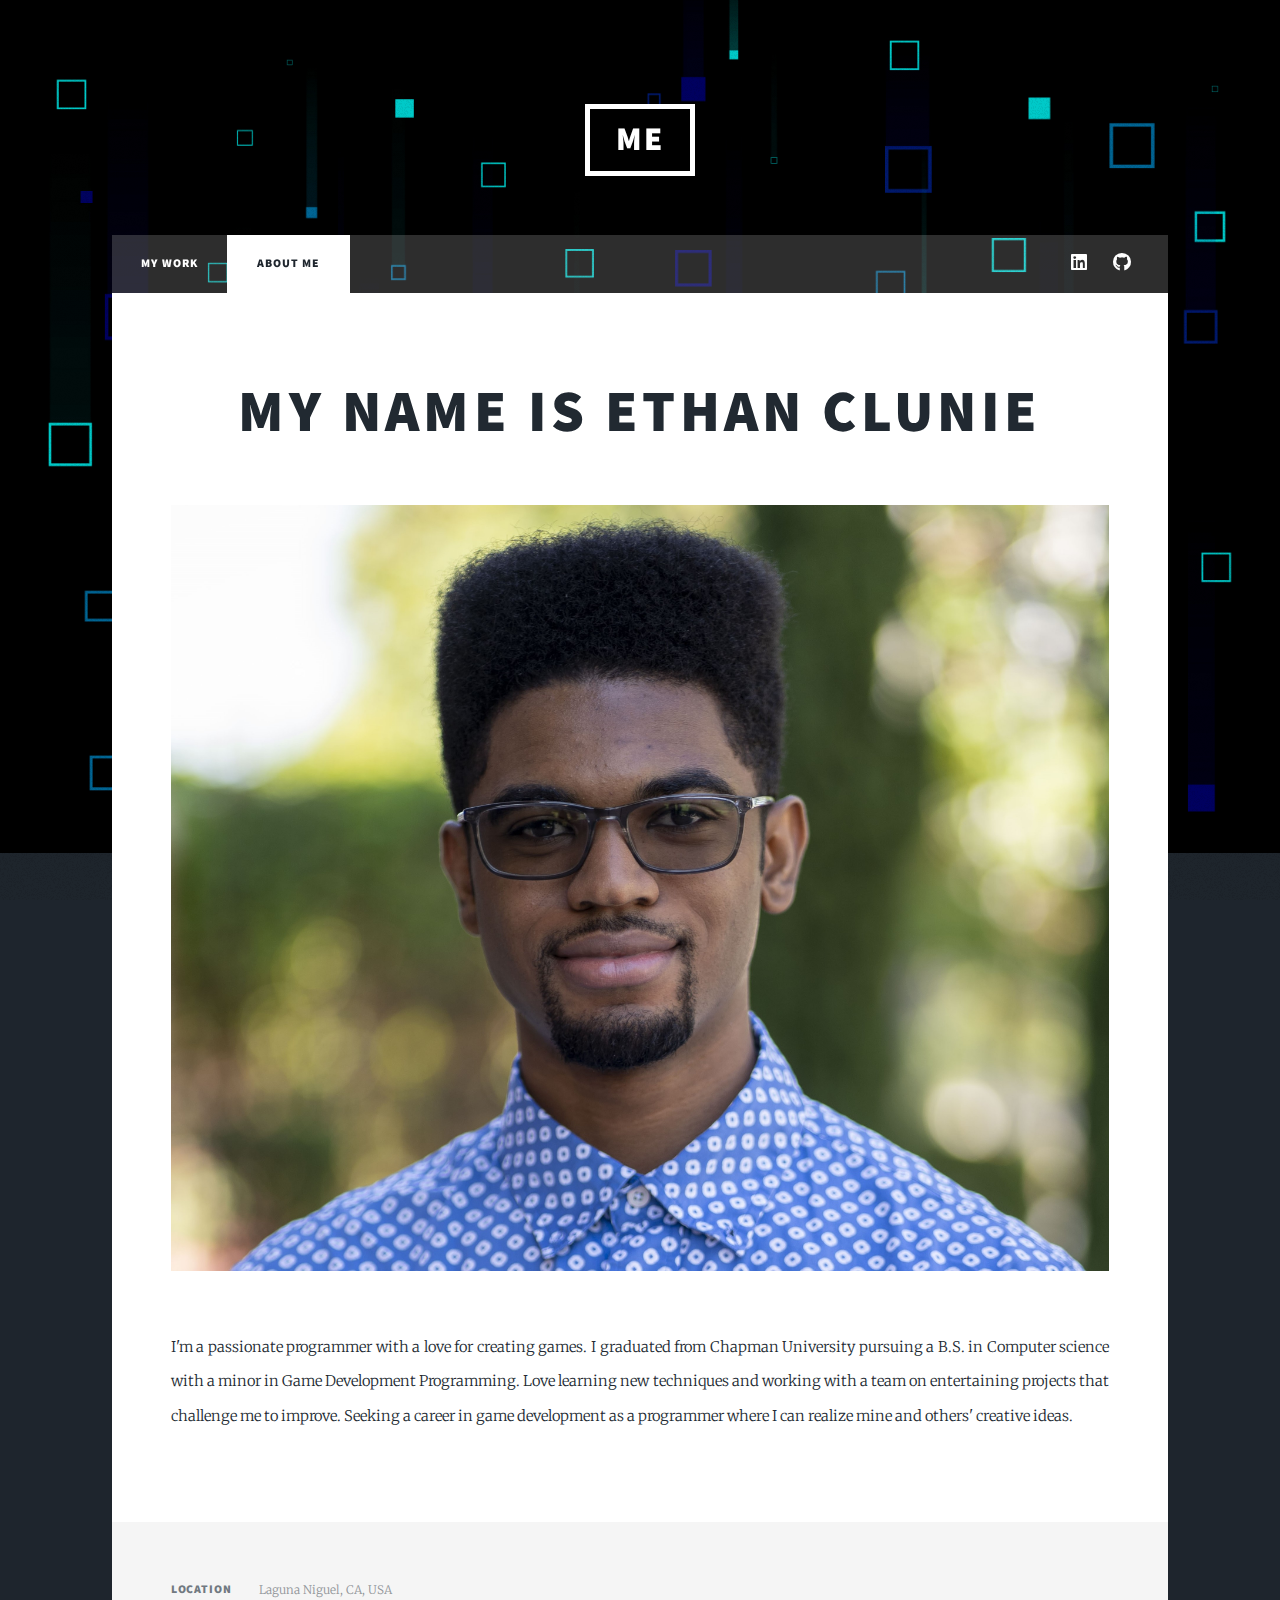
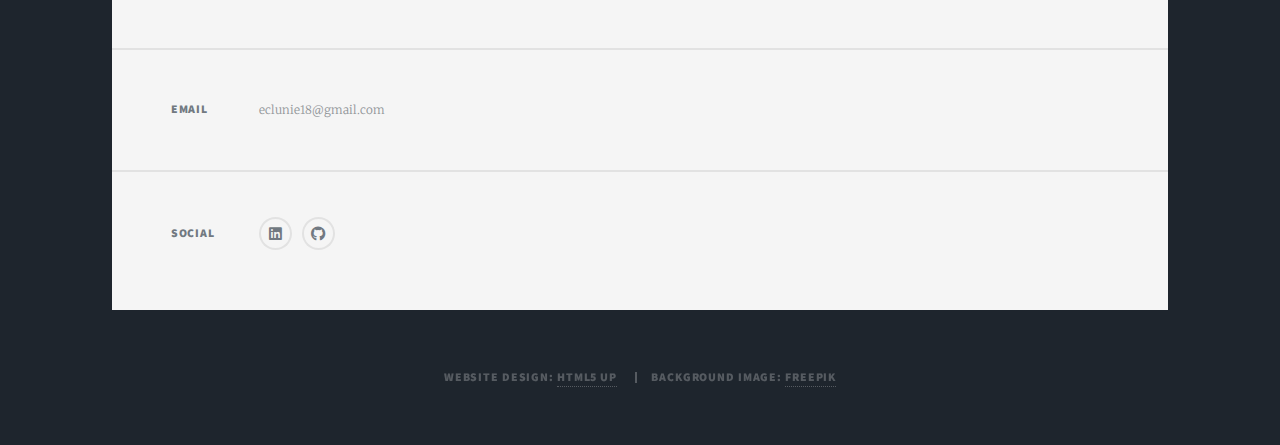
==== about.html @ 5cf81e0d "Initial draft of portfolio" ====
<!DOCTYPE HTML>
<!--
	Massively by HTML5 UP
	html5up.net | @ajlkn
	Free for personal and commercial use under the CCA 3.0 license (html5up.net/license)
-->
<html>
	<head>
		<title>Ethan Clunie's Portfolio - About</title>
		<meta charset="utf-8" />
		<meta name="viewport" content="width=device-width, initial-scale=1, user-scalable=no" />
		<link rel="stylesheet" href="assets/css/main.css" />
		<noscript><link rel="stylesheet" href="assets/css/noscript.css" /></noscript>
	</head>
	<body class="is-preload">

		<!-- Wrapper -->
			<div id="wrapper">

				<!-- Header -->
					<header id="header">
						<a href="about.html" class="logo">Me</a>
					</header>

				<!-- Nav -->
					<nav id="nav">
						<ul class="links">
							<li><a href="index.html">My Work</a></li>
							<li class="active"><a href="about.html">About Me</a></li>
						</ul>
						<ul class="icons">
							<li><a href="https://www.linkedin.com/in/ethanclunie" class="icon brands fa-linkedin"><span class="label">Linkedin</span></a></li>
							<li><a href="https://github.com/EthanClunie" class="icon brands fa-github"><span class="label">GitHub</span></a></li>
						</ul>
					</nav>

				<!-- Main -->
					<div id="main">

						<!-- Post -->
							<section class="post">
								<header class="major">
									<h1>My name is Ethan Clunie</h1>
								</header>
								<div class="image main"><img src="images/Ethan_Headshot_Cropped.jpg" alt="" /></div>
								<p>
                                    I'm a passionate programmer with a love for creating games. I graduated from Chapman University pursuing a B.S. in Computer science with a minor in Game Development Programming. 
                                    Love learning new techniques and working with a team on entertaining projects that challenge me to improve. Seeking a career in game development as a programmer where I can realize 
                                    mine and others' creative ideas.
                                </p>
							</section>

					</div>

				<!-- Footer -->
                <footer id="footer">
                    <section class="split contact">
                        <section class="alt">
                            <h3>Location</h3>
                            <p>Laguna Niguel, CA, USA</p>
                        </section>
                        <section>
                            <h3>Email</h3>
                            <p>eclunie18@gmail.com</p>
                        </section>
                        <section>
                            <h3>Social</h3>
                            <ul class="icons alt">
                                <li><a href="https://www.linkedin.com/in/ethanclunie" class="icon brands alt fa-linkedin"><span class="label">LinkedIn</span></a></li>
                                <li><a href="https://github.com/EthanClunie" class="icon brands alt fa-github"><span class="label">GitHub</span></a></li>
                            </ul>
                        </section>
                    </section>
                </footer>

				<!-- Copyright -->
                <div id="copyright">
                    <ul>
                        <li>Website Design: <a href="https://html5up.net">HTML5 UP</a></li>
                        <li>Background Image: <a href="https://www.freepik.com/free-vector/abstract-pixel-rain-background_6209893.htm#fromView=search&page=1&position=23&uuid=6ec98b35-88b1-4a0d-a7e4-5e45571cc399">Freepik</a></li>
                    </ul>
                </div>

			</div>

		<!-- Scripts -->
			<script src="assets/js/jquery.min.js"></script>
			<script src="assets/js/jquery.scrollex.min.js"></script>
			<script src="assets/js/jquery.scrolly.min.js"></script>
			<script src="assets/js/browser.min.js"></script>
			<script src="assets/js/breakpoints.min.js"></script>
			<script src="assets/js/util.js"></script>
			<script src="assets/js/main.js"></script>

	</body>
</html>
---- assets/css/main.css ----
@import url(fontawesome-all.min.css);
@import url("https://fonts.googleapis.com/css?family=Merriweather:300,700,300italic,700italic|Source+Sans+Pro:900");

/*
	Massively by HTML5 UP
	html5up.net | @ajlkn
	Free for personal and commercial use under the CCA 3.0 license (html5up.net/license)
*/

html, body, div, span, applet, object,
iframe, h1, h2, h3, h4, h5, h6, p, blockquote,
pre, a, abbr, acronym, address, big, cite,
code, del, dfn, em, img, ins, kbd, q, s, samp,
small, strike, strong, sub, sup, tt, var, b,
u, i, center, dl, dt, dd, ol, ul, li, fieldset,
form, label, legend, table, caption, tbody,
tfoot, thead, tr, th, td, article, aside,
canvas, details, embed, figure, figcaption,
footer, header, hgroup, menu, nav, output, ruby,
section, summary, time, mark, audio, video {
	margin: 0;
	padding: 0;
	border: 0;
	font-size: 100%;
	font: inherit;
	vertical-align: baseline;}

article, aside, details, figcaption, figure,
footer, header, hgroup, menu, nav, section {
	display: block;}

body {
	line-height: 1;
}

ol, ul {
	list-style: none;
}

blockquote, q {
	quotes: none;
}

	blockquote:before, blockquote:after, q:before, q:after {
		content: '';
		content: none;
	}

table {
	border-collapse: collapse;
	border-spacing: 0;
}

body {
	-webkit-text-size-adjust: none;
}

mark {
	background-color: transparent;
	color: inherit;
}

input::-moz-focus-inner {
	border: 0;
	padding: 0;
}

input, select, textarea {
	-moz-appearance: none;
	-webkit-appearance: none;
	-ms-appearance: none;
	appearance: none;
}

/* Basic */

	@-ms-viewport {
		width: device-width;
	}

	body {
		-ms-overflow-style: scrollbar;
	}

	@media screen and (max-width: 480px) {

		html, body {
			min-width: 320px;
		}

	}

	html {
		box-sizing: border-box;
	}

	*, *:before, *:after {
		box-sizing: inherit;
	}

	body {
		background-color: #1e252d;
	}

		body.is-preload *, body.is-preload *:before, body.is-preload *:after {
			-moz-animation: none !important;
			-webkit-animation: none !important;
			-ms-animation: none !important;
			animation: none !important;
			-moz-transition: none !important;
			-webkit-transition: none !important;
			-ms-transition: none !important;
			transition: none !important;
		}

/* Type */

	html {
		font-size: 16pt;
	}

		@media screen and (max-width: 1680px) {

			html {
				font-size: 12pt;
			}

		}

		@media screen and (max-width: 1280px) {

			html {
				font-size: 11pt;
			}

		}

		@media screen and (max-width: 360px) {

			html {
				font-size: 10pt;
			}

		}

	body {
		color: #212931;
	}

	body, input, select, textarea {
		font-family: "Merriweather", Georgia, serif;
		font-weight: 300;
		font-size: 1rem;
		line-height: 2.375;
	}

	a {
		-moz-transition: color 0.2s ease-in-out, background-color 0.2s ease-in-out, border-color 0.2s ease-in-out, box-shadow 0.2s ease-in-out;
		-webkit-transition: color 0.2s ease-in-out, background-color 0.2s ease-in-out, border-color 0.2s ease-in-out, box-shadow 0.2s ease-in-out;
		-ms-transition: color 0.2s ease-in-out, background-color 0.2s ease-in-out, border-color 0.2s ease-in-out, box-shadow 0.2s ease-in-out;
		transition: color 0.2s ease-in-out, background-color 0.2s ease-in-out, border-color 0.2s ease-in-out, box-shadow 0.2s ease-in-out;
		border-bottom: dotted 1px;
		text-decoration: none;
	}

		a:hover {
			border-bottom-color: transparent;
		}

	strong, b {
		font-weight: 600;
	}

	em, i {
		font-style: italic;
	}

	p {
		text-align: justify;
		margin: 0 0 2rem 0;
	}

	h1, h2, h3, h4, h5, h6 {
		font-family: "Source Sans Pro", Helvetica, sans-serif;
		font-weight: 900;
		line-height: 1.5;
		letter-spacing: 0.075em;
		text-transform: uppercase;
		margin: 0 0 1rem 0;
	}

		h1 a, h2 a, h3 a, h4 a, h5 a, h6 a {
			border-bottom: 0;
			color: inherit;
			text-decoration: none;
		}

	h1 {
		font-size: 4rem;
		line-height: 1.1;
		margin: 0 0 2rem 0;
	}

	h2 {
		font-size: 1.75rem;
		line-height: 1.3;
		margin: 0 0 1.5rem 0;
	}

	h3 {
		font-size: 1.25rem;
		margin: 0 0 1.5rem 0;
	}

	h4 {
		font-size: 1rem;
	}

	h5 {
		font-size: 0.9rem;
	}

	h6 {
		font-size: 0.8rem;
	}

	sub {
		font-size: 0.8rem;
		position: relative;
		top: 0.5rem;
	}

	sup {
		font-size: 0.8rem;
		position: relative;
		top: -0.5rem;
	}

	blockquote {
		border-left: solid 4px;
		font-style: italic;
		margin: 0 0 2rem 0;
		padding: 0.5rem 0 0.5rem 2rem;
	}

	code {
		border: solid 2px;
		font-family: "Courier New", monospace;
		font-size: 0.9rem;
		margin: 0 0.25rem;
		padding: 0.25rem 0.65rem;
	}

	pre {
		-webkit-overflow-scrolling: touch;
		font-family: "Courier New", monospace;
		font-size: 0.9rem;
		margin: 0 0 2rem 0;
	}

		pre code {
			display: block;
			line-height: 1.75;
			padding: 1rem 1.5rem;
			overflow-x: auto;
		}

	hr {
		border: 0;
		border-bottom: solid 2px;
		margin: 3rem 0;
	}

		hr.major {
			margin: 5rem 0;
		}

	.align-left {
		text-align: left;
	}

	.align-center {
		text-align: center;
	}

	.align-right {
		text-align: right;
	}

	input, select, textarea {
		color: #212931;
	}

	a {
		color: #212931;
		border-bottom-color: rgba(33, 41, 49, 0.5);
	}

		a:hover {
			border-bottom-color: transparent;
			color: #18bfef !important;
		}

	strong, b {
		color: #212931;
	}

	h1, h2, h3, h4, h5, h6 {
		color: #212931;
	}

	blockquote {
		border-left-color: #eeeeee;
	}

	code {
		background: rgba(220, 220, 220, 0.25);
		border-color: #eeeeee;
	}

	hr {
		border-bottom-color: #eeeeee;
	}

/* Row */

	.row {
		display: flex;
		flex-wrap: wrap;
		box-sizing: border-box;
		align-items: stretch;
	}

		.row > * {
			box-sizing: border-box;
		}

		.row.gtr-uniform > * > :last-child {
			margin-bottom: 0;
		}

		.row.aln-left {
			justify-content: flex-start;
		}

		.row.aln-center {
			justify-content: center;
		}

		.row.aln-right {
			justify-content: flex-end;
		}

		.row.aln-top {
			align-items: flex-start;
		}

		.row.aln-middle {
			align-items: center;
		}

		.row.aln-bottom {
			align-items: flex-end;
		}

		.row > .imp {
			order: -1;
		}

		.row > .col-1 {
			width: 8.33333%;
		}

		.row > .off-1 {
			margin-left: 8.33333%;
		}

		.row > .col-2 {
			width: 16.66667%;
		}

		.row > .off-2 {
			margin-left: 16.66667%;
		}

		.row > .col-3 {
			width: 25%;
		}

		.row > .off-3 {
			margin-left: 25%;
		}

		.row > .col-4 {
			width: 33.33333%;
		}

		.row > .off-4 {
			margin-left: 33.33333%;
		}

		.row > .col-5 {
			width: 41.66667%;
		}

		.row > .off-5 {
			margin-left: 41.66667%;
		}

		.row > .col-6 {
			width: 50%;
		}

		.row > .off-6 {
			margin-left: 50%;
		}

		.row > .col-7 {
			width: 58.33333%;
		}

		.row > .off-7 {
			margin-left: 58.33333%;
		}

		.row > .col-8 {
			width: 66.66667%;
		}

		.row > .off-8 {
			margin-left: 66.66667%;
		}

		.row > .col-9 {
			width: 75%;
		}

		.row > .off-9 {
			margin-left: 75%;
		}

		.row > .col-10 {
			width: 83.33333%;
		}

		.row > .off-10 {
			margin-left: 83.33333%;
		}

		.row > .col-11 {
			width: 91.66667%;
		}

		.row > .off-11 {
			margin-left: 91.66667%;
		}

		.row > .col-12 {
			width: 100%;
		}

		.row > .off-12 {
			margin-left: 100%;
		}

		.row.gtr-0 {
			margin-top: 0;
			margin-left: 0rem;
		}

			.row.gtr-0 > * {
				padding: 0 0 0 0rem;
			}

			.row.gtr-0.gtr-uniform {
				margin-top: 0rem;
			}

				.row.gtr-0.gtr-uniform > * {
					padding-top: 0rem;
				}

		.row.gtr-25 {
			margin-top: 0;
			margin-left: -0.375rem;
		}

			.row.gtr-25 > * {
				padding: 0 0 0 0.375rem;
			}

			.row.gtr-25.gtr-uniform {
				margin-top: -0.375rem;
			}

				.row.gtr-25.gtr-uniform > * {
					padding-top: 0.375rem;
				}

		.row.gtr-50 {
			margin-top: 0;
			margin-left: -0.75rem;
		}

			.row.gtr-50 > * {
				padding: 0 0 0 0.75rem;
			}

			.row.gtr-50.gtr-uniform {
				margin-top: -0.75rem;
			}

				.row.gtr-50.gtr-uniform > * {
					padding-top: 0.75rem;
				}

		.row {
			margin-top: 0;
			margin-left: -1.5rem;
		}

			.row > * {
				padding: 0 0 0 1.5rem;
			}

			.row.gtr-uniform {
				margin-top: -1.5rem;
			}

				.row.gtr-uniform > * {
					padding-top: 1.5rem;
				}

		.row.gtr-150 {
			margin-top: 0;
			margin-left: -2.25rem;
		}

			.row.gtr-150 > * {
				padding: 0 0 0 2.25rem;
			}

			.row.gtr-150.gtr-uniform {
				margin-top: -2.25rem;
			}

				.row.gtr-150.gtr-uniform > * {
					padding-top: 2.25rem;
				}

		.row.gtr-200 {
			margin-top: 0;
			margin-left: -3rem;
		}

			.row.gtr-200 > * {
				padding: 0 0 0 3rem;
			}

			.row.gtr-200.gtr-uniform {
				margin-top: -3rem;
			}

				.row.gtr-200.gtr-uniform > * {
					padding-top: 3rem;
				}

		@media screen and (max-width: 1680px) {

			.row {
				display: flex;
				flex-wrap: wrap;
				box-sizing: border-box;
				align-items: stretch;
			}

				.row > * {
					box-sizing: border-box;
				}

				.row.gtr-uniform > * > :last-child {
					margin-bottom: 0;
				}

				.row.aln-left {
					justify-content: flex-start;
				}

				.row.aln-center {
					justify-content: center;
				}

				.row.aln-right {
					justify-content: flex-end;
				}

				.row.aln-top {
					align-items: flex-start;
				}

				.row.aln-middle {
					align-items: center;
				}

				.row.aln-bottom {
					align-items: flex-end;
				}

				.row > .imp-xlarge {
					order: -1;
				}

				.row > .col-1-xlarge {
					width: 8.33333%;
				}

				.row > .off-1-xlarge {
					margin-left: 8.33333%;
				}

				.row > .col-2-xlarge {
					width: 16.66667%;
				}

				.row > .off-2-xlarge {
					margin-left: 16.66667%;
				}

				.row > .col-3-xlarge {
					width: 25%;
				}

				.row > .off-3-xlarge {
					margin-left: 25%;
				}

				.row > .col-4-xlarge {
					width: 33.33333%;
				}

				.row > .off-4-xlarge {
					margin-left: 33.33333%;
				}

				.row > .col-5-xlarge {
					width: 41.66667%;
				}

				.row > .off-5-xlarge {
					margin-left: 41.66667%;
				}

				.row > .col-6-xlarge {
					width: 50%;
				}

				.row > .off-6-xlarge {
					margin-left: 50%;
				}

				.row > .col-7-xlarge {
					width: 58.33333%;
				}

				.row > .off-7-xlarge {
					margin-left: 58.33333%;
				}

				.row > .col-8-xlarge {
					width: 66.66667%;
				}

				.row > .off-8-xlarge {
					margin-left: 66.66667%;
				}

				.row > .col-9-xlarge {
					width: 75%;
				}

				.row > .off-9-xlarge {
					margin-left: 75%;
				}

				.row > .col-10-xlarge {
					width: 83.33333%;
				}

				.row > .off-10-xlarge {
					margin-left: 83.33333%;
				}

				.row > .col-11-xlarge {
					width: 91.66667%;
				}

				.row > .off-11-xlarge {
					margin-left: 91.66667%;
				}

				.row > .col-12-xlarge {
					width: 100%;
				}

				.row > .off-12-xlarge {
					margin-left: 100%;
				}

				.row.gtr-0 {
					margin-top: 0;
					margin-left: 0rem;
				}

					.row.gtr-0 > * {
						padding: 0 0 0 0rem;
					}

					.row.gtr-0.gtr-uniform {
						margin-top: 0rem;
					}

						.row.gtr-0.gtr-uniform > * {
							padding-top: 0rem;
						}

				.row.gtr-25 {
					margin-top: 0;
					margin-left: -0.375rem;
				}

					.row.gtr-25 > * {
						padding: 0 0 0 0.375rem;
					}

					.row.gtr-25.gtr-uniform {
						margin-top: -0.375rem;
					}

						.row.gtr-25.gtr-uniform > * {
							padding-top: 0.375rem;
						}

				.row.gtr-50 {
					margin-top: 0;
					margin-left: -0.75rem;
				}

					.row.gtr-50 > * {
						padding: 0 0 0 0.75rem;
					}

					.row.gtr-50.gtr-uniform {
						margin-top: -0.75rem;
					}

						.row.gtr-50.gtr-uniform > * {
							padding-top: 0.75rem;
						}

				.row {
					margin-top: 0;
					margin-left: -1.5rem;
				}

					.row > * {
						padding: 0 0 0 1.5rem;
					}

					.row.gtr-uniform {
						margin-top: -1.5rem;
					}

						.row.gtr-uniform > * {
							padding-top: 1.5rem;
						}

				.row.gtr-150 {
					margin-top: 0;
					margin-left: -2.25rem;
				}

					.row.gtr-150 > * {
						padding: 0 0 0 2.25rem;
					}

					.row.gtr-150.gtr-uniform {
						margin-top: -2.25rem;
					}

						.row.gtr-150.gtr-uniform > * {
							padding-top: 2.25rem;
						}

				.row.gtr-200 {
					margin-top: 0;
					margin-left: -3rem;
				}

					.row.gtr-200 > * {
						padding: 0 0 0 3rem;
					}

					.row.gtr-200.gtr-uniform {
						margin-top: -3rem;
					}

						.row.gtr-200.gtr-uniform > * {
							padding-top: 3rem;
						}

		}

		@media screen and (max-width: 1280px) {

			.row {
				display: flex;
				flex-wrap: wrap;
				box-sizing: border-box;
				align-items: stretch;
			}

				.row > * {
					box-sizing: border-box;
				}

				.row.gtr-uniform > * > :last-child {
					margin-bottom: 0;
				}

				.row.aln-left {
					justify-content: flex-start;
				}

				.row.aln-center {
					justify-content: center;
				}

				.row.aln-right {
					justify-content: flex-end;
				}

				.row.aln-top {
					align-items: flex-start;
				}

				.row.aln-middle {
					align-items: center;
				}

				.row.aln-bottom {
					align-items: flex-end;
				}

				.row > .imp-large {
					order: -1;
				}

				.row > .col-1-large {
					width: 8.33333%;
				}

				.row > .off-1-large {
					margin-left: 8.33333%;
				}

				.row > .col-2-large {
					width: 16.66667%;
				}

				.row > .off-2-large {
					margin-left: 16.66667%;
				}

				.row > .col-3-large {
					width: 25%;
				}

				.row > .off-3-large {
					margin-left: 25%;
				}

				.row > .col-4-large {
					width: 33.33333%;
				}

				.row > .off-4-large {
					margin-left: 33.33333%;
				}

				.row > .col-5-large {
					width: 41.66667%;
				}

				.row > .off-5-large {
					margin-left: 41.66667%;
				}

				.row > .col-6-large {
					width: 50%;
				}

				.row > .off-6-large {
					margin-left: 50%;
				}

				.row > .col-7-large {
					width: 58.33333%;
				}

				.row > .off-7-large {
					margin-left: 58.33333%;
				}

				.row > .col-8-large {
					width: 66.66667%;
				}

				.row > .off-8-large {
					margin-left: 66.66667%;
				}

				.row > .col-9-large {
					width: 75%;
				}

				.row > .off-9-large {
					margin-left: 75%;
				}

				.row > .col-10-large {
					width: 83.33333%;
				}

				.row > .off-10-large {
					margin-left: 83.33333%;
				}

				.row > .col-11-large {
					width: 91.66667%;
				}

				.row > .off-11-large {
					margin-left: 91.66667%;
				}

				.row > .col-12-large {
					width: 100%;
				}

				.row > .off-12-large {
					margin-left: 100%;
				}

				.row.gtr-0 {
					margin-top: 0;
					margin-left: 0rem;
				}

					.row.gtr-0 > * {
						padding: 0 0 0 0rem;
					}

					.row.gtr-0.gtr-uniform {
						margin-top: 0rem;
					}

						.row.gtr-0.gtr-uniform > * {
							padding-top: 0rem;
						}

				.row.gtr-25 {
					margin-top: 0;
					margin-left: -0.375rem;
				}

					.row.gtr-25 > * {
						padding: 0 0 0 0.375rem;
					}

					.row.gtr-25.gtr-uniform {
						margin-top: -0.375rem;
					}

						.row.gtr-25.gtr-uniform > * {
							padding-top: 0.375rem;
						}

				.row.gtr-50 {
					margin-top: 0;
					margin-left: -0.75rem;
				}

					.row.gtr-50 > * {
						padding: 0 0 0 0.75rem;
					}

					.row.gtr-50.gtr-uniform {
						margin-top: -0.75rem;
					}

						.row.gtr-50.gtr-uniform > * {
							padding-top: 0.75rem;
						}

				.row {
					margin-top: 0;
					margin-left: -1.5rem;
				}

					.row > * {
						padding: 0 0 0 1.5rem;
					}

					.row.gtr-uniform {
						margin-top: -1.5rem;
					}

						.row.gtr-uniform > * {
							padding-top: 1.5rem;
						}

				.row.gtr-150 {
					margin-top: 0;
					margin-left: -2.25rem;
				}

					.row.gtr-150 > * {
						padding: 0 0 0 2.25rem;
					}

					.row.gtr-150.gtr-uniform {
						margin-top: -2.25rem;
					}

						.row.gtr-150.gtr-uniform > * {
							padding-top: 2.25rem;
						}

				.row.gtr-200 {
					margin-top: 0;
					margin-left: -3rem;
				}

					.row.gtr-200 > * {
						padding: 0 0 0 3rem;
					}

					.row.gtr-200.gtr-uniform {
						margin-top: -3rem;
					}

						.row.gtr-200.gtr-uniform > * {
							padding-top: 3rem;
						}

		}

		@media screen and (max-width: 980px) {

			.row {
				display: flex;
				flex-wrap: wrap;
				box-sizing: border-box;
				align-items: stretch;
			}

				.row > * {
					box-sizing: border-box;
				}

				.row.gtr-uniform > * > :last-child {
					margin-bottom: 0;
				}

				.row.aln-left {
					justify-content: flex-start;
				}

				.row.aln-center {
					justify-content: center;
				}

				.row.aln-right {
					justify-content: flex-end;
				}

				.row.aln-top {
					align-items: flex-start;
				}

				.row.aln-middle {
					align-items: center;
				}

				.row.aln-bottom {
					align-items: flex-end;
				}

				.row > .imp-medium {
					order: -1;
				}

				.row > .col-1-medium {
					width: 8.33333%;
				}

				.row > .off-1-medium {
					margin-left: 8.33333%;
				}

				.row > .col-2-medium {
					width: 16.66667%;
				}

				.row > .off-2-medium {
					margin-left: 16.66667%;
				}

				.row > .col-3-medium {
					width: 25%;
				}

				.row > .off-3-medium {
					margin-left: 25%;
				}

				.row > .col-4-medium {
					width: 33.33333%;
				}

				.row > .off-4-medium {
					margin-left: 33.33333%;
				}

				.row > .col-5-medium {
					width: 41.66667%;
				}

				.row > .off-5-medium {
					margin-left: 41.66667%;
				}

				.row > .col-6-medium {
					width: 50%;
				}

				.row > .off-6-medium {
					margin-left: 50%;
				}

				.row > .col-7-medium {
					width: 58.33333%;
				}

				.row > .off-7-medium {
					margin-left: 58.33333%;
				}

				.row > .col-8-medium {
					width: 66.66667%;
				}

				.row > .off-8-medium {
					margin-left: 66.66667%;
				}

				.row > .col-9-medium {
					width: 75%;
				}

				.row > .off-9-medium {
					margin-left: 75%;
				}

				.row > .col-10-medium {
					width: 83.33333%;
				}

				.row > .off-10-medium {
					margin-left: 83.33333%;
				}

				.row > .col-11-medium {
					width: 91.66667%;
				}

				.row > .off-11-medium {
					margin-left: 91.66667%;
				}

				.row > .col-12-medium {
					width: 100%;
				}

				.row > .off-12-medium {
					margin-left: 100%;
				}

				.row.gtr-0 {
					margin-top: 0;
					margin-left: 0rem;
				}

					.row.gtr-0 > * {
						padding: 0 0 0 0rem;
					}

					.row.gtr-0.gtr-uniform {
						margin-top: 0rem;
					}

						.row.gtr-0.gtr-uniform > * {
							padding-top: 0rem;
						}

				.row.gtr-25 {
					margin-top: 0;
					margin-left: -0.375rem;
				}

					.row.gtr-25 > * {
						padding: 0 0 0 0.375rem;
					}

					.row.gtr-25.gtr-uniform {
						margin-top: -0.375rem;
					}

						.row.gtr-25.gtr-uniform > * {
							padding-top: 0.375rem;
						}

				.row.gtr-50 {
					margin-top: 0;
					margin-left: -0.75rem;
				}

					.row.gtr-50 > * {
						padding: 0 0 0 0.75rem;
					}

					.row.gtr-50.gtr-uniform {
						margin-top: -0.75rem;
					}

						.row.gtr-50.gtr-uniform > * {
							padding-top: 0.75rem;
						}

				.row {
					margin-top: 0;
					margin-left: -1.5rem;
				}

					.row > * {
						padding: 0 0 0 1.5rem;
					}

					.row.gtr-uniform {
						margin-top: -1.5rem;
					}

						.row.gtr-uniform > * {
							padding-top: 1.5rem;
						}

				.row.gtr-150 {
					margin-top: 0;
					margin-left: -2.25rem;
				}

					.row.gtr-150 > * {
						padding: 0 0 0 2.25rem;
					}

					.row.gtr-150.gtr-uniform {
						margin-top: -2.25rem;
					}

						.row.gtr-150.gtr-uniform > * {
							padding-top: 2.25rem;
						}

				.row.gtr-200 {
					margin-top: 0;
					margin-left: -3rem;
				}

					.row.gtr-200 > * {
						padding: 0 0 0 3rem;
					}

					.row.gtr-200.gtr-uniform {
						margin-top: -3rem;
					}

						.row.gtr-200.gtr-uniform > * {
							padding-top: 3rem;
						}

		}

		@media screen and (max-width: 736px) {

			.row {
				display: flex;
				flex-wrap: wrap;
				box-sizing: border-box;
				align-items: stretch;
			}

				.row > * {
					box-sizing: border-box;
				}

				.row.gtr-uniform > * > :last-child {
					margin-bottom: 0;
				}

				.row.aln-left {
					justify-content: flex-start;
				}

				.row.aln-center {
					justify-content: center;
				}

				.row.aln-right {
					justify-content: flex-end;
				}

				.row.aln-top {
					align-items: flex-start;
				}

				.row.aln-middle {
					align-items: center;
				}

				.row.aln-bottom {
					align-items: flex-end;
				}

				.row > .imp-small {
					order: -1;
				}

				.row > .col-1-small {
					width: 8.33333%;
				}

				.row > .off-1-small {
					margin-left: 8.33333%;
				}

				.row > .col-2-small {
					width: 16.66667%;
				}

				.row > .off-2-small {
					margin-left: 16.66667%;
				}

				.row > .col-3-small {
					width: 25%;
				}

				.row > .off-3-small {
					margin-left: 25%;
				}

				.row > .col-4-small {
					width: 33.33333%;
				}

				.row > .off-4-small {
					margin-left: 33.33333%;
				}

				.row > .col-5-small {
					width: 41.66667%;
				}

				.row > .off-5-small {
					margin-left: 41.66667%;
				}

				.row > .col-6-small {
					width: 50%;
				}

				.row > .off-6-small {
					margin-left: 50%;
				}

				.row > .col-7-small {
					width: 58.33333%;
				}

				.row > .off-7-small {
					margin-left: 58.33333%;
				}

				.row > .col-8-small {
					width: 66.66667%;
				}

				.row > .off-8-small {
					margin-left: 66.66667%;
				}

				.row > .col-9-small {
					width: 75%;
				}

				.row > .off-9-small {
					margin-left: 75%;
				}

				.row > .col-10-small {
					width: 83.33333%;
				}

				.row > .off-10-small {
					margin-left: 83.33333%;
				}

				.row > .col-11-small {
					width: 91.66667%;
				}

				.row > .off-11-small {
					margin-left: 91.66667%;
				}

				.row > .col-12-small {
					width: 100%;
				}

				.row > .off-12-small {
					margin-left: 100%;
				}

				.row.gtr-0 {
					margin-top: 0;
					margin-left: 0rem;
				}

					.row.gtr-0 > * {
						padding: 0 0 0 0rem;
					}

					.row.gtr-0.gtr-uniform {
						margin-top: 0rem;
					}

						.row.gtr-0.gtr-uniform > * {
							padding-top: 0rem;
						}

				.row.gtr-25 {
					margin-top: 0;
					margin-left: -0.375rem;
				}

					.row.gtr-25 > * {
						padding: 0 0 0 0.375rem;
					}

					.row.gtr-25.gtr-uniform {
						margin-top: -0.375rem;
					}

						.row.gtr-25.gtr-uniform > * {
							padding-top: 0.375rem;
						}

				.row.gtr-50 {
					margin-top: 0;
					margin-left: -0.75rem;
				}

					.row.gtr-50 > * {
						padding: 0 0 0 0.75rem;
					}

					.row.gtr-50.gtr-uniform {
						margin-top: -0.75rem;
					}

						.row.gtr-50.gtr-uniform > * {
							padding-top: 0.75rem;
						}

				.row {
					margin-top: 0;
					margin-left: -1.5rem;
				}

					.row > * {
						padding: 0 0 0 1.5rem;
					}

					.row.gtr-uniform {
						margin-top: -1.5rem;
					}

						.row.gtr-uniform > * {
							padding-top: 1.5rem;
						}

				.row.gtr-150 {
					margin-top: 0;
					margin-left: -2.25rem;
				}

					.row.gtr-150 > * {
						padding: 0 0 0 2.25rem;
					}

					.row.gtr-150.gtr-uniform {
						margin-top: -2.25rem;
					}

						.row.gtr-150.gtr-uniform > * {
							padding-top: 2.25rem;
						}

				.row.gtr-200 {
					margin-top: 0;
					margin-left: -3rem;
				}

					.row.gtr-200 > * {
						padding: 0 0 0 3rem;
					}

					.row.gtr-200.gtr-uniform {
						margin-top: -3rem;
					}

						.row.gtr-200.gtr-uniform > * {
							padding-top: 3rem;
						}

		}

		@media screen and (max-width: 480px) {

			.row {
				display: flex;
				flex-wrap: wrap;
				box-sizing: border-box;
				align-items: stretch;
			}

				.row > * {
					box-sizing: border-box;
				}

				.row.gtr-uniform > * > :last-child {
					margin-bottom: 0;
				}

				.row.aln-left {
					justify-content: flex-start;
				}

				.row.aln-center {
					justify-content: center;
				}

				.row.aln-right {
					justify-content: flex-end;
				}

				.row.aln-top {
					align-items: flex-start;
				}

				.row.aln-middle {
					align-items: center;
				}

				.row.aln-bottom {
					align-items: flex-end;
				}

				.row > .imp-xsmall {
					order: -1;
				}

				.row > .col-1-xsmall {
					width: 8.33333%;
				}

				.row > .off-1-xsmall {
					margin-left: 8.33333%;
				}

				.row > .col-2-xsmall {
					width: 16.66667%;
				}

				.row > .off-2-xsmall {
					margin-left: 16.66667%;
				}

				.row > .col-3-xsmall {
					width: 25%;
				}

				.row > .off-3-xsmall {
					margin-left: 25%;
				}

				.row > .col-4-xsmall {
					width: 33.33333%;
				}

				.row > .off-4-xsmall {
					margin-left: 33.33333%;
				}

				.row > .col-5-xsmall {
					width: 41.66667%;
				}

				.row > .off-5-xsmall {
					margin-left: 41.66667%;
				}

				.row > .col-6-xsmall {
					width: 50%;
				}

				.row > .off-6-xsmall {
					margin-left: 50%;
				}

				.row > .col-7-xsmall {
					width: 58.33333%;
				}

				.row > .off-7-xsmall {
					margin-left: 58.33333%;
				}

				.row > .col-8-xsmall {
					width: 66.66667%;
				}

				.row > .off-8-xsmall {
					margin-left: 66.66667%;
				}

				.row > .col-9-xsmall {
					width: 75%;
				}

				.row > .off-9-xsmall {
					margin-left: 75%;
				}

				.row > .col-10-xsmall {
					width: 83.33333%;
				}

				.row > .off-10-xsmall {
					margin-left: 83.33333%;
				}

				.row > .col-11-xsmall {
					width: 91.66667%;
				}

				.row > .off-11-xsmall {
					margin-left: 91.66667%;
				}

				.row > .col-12-xsmall {
					width: 100%;
				}

				.row > .off-12-xsmall {
					margin-left: 100%;
				}

				.row.gtr-0 {
					margin-top: 0;
					margin-left: 0rem;
				}

					.row.gtr-0 > * {
						padding: 0 0 0 0rem;
					}

					.row.gtr-0.gtr-uniform {
						margin-top: 0rem;
					}

						.row.gtr-0.gtr-uniform > * {
							padding-top: 0rem;
						}

				.row.gtr-25 {
					margin-top: 0;
					margin-left: -0.375rem;
				}

					.row.gtr-25 > * {
						padding: 0 0 0 0.375rem;
					}

					.row.gtr-25.gtr-uniform {
						margin-top: -0.375rem;
					}

						.row.gtr-25.gtr-uniform > * {
							padding-top: 0.375rem;
						}

				.row.gtr-50 {
					margin-top: 0;
					margin-left: -0.75rem;
				}

					.row.gtr-50 > * {
						padding: 0 0 0 0.75rem;
					}

					.row.gtr-50.gtr-uniform {
						margin-top: -0.75rem;
					}

						.row.gtr-50.gtr-uniform > * {
							padding-top: 0.75rem;
						}

				.row {
					margin-top: 0;
					margin-left: -1.5rem;
				}

					.row > * {
						padding: 0 0 0 1.5rem;
					}

					.row.gtr-uniform {
						margin-top: -1.5rem;
					}

						.row.gtr-uniform > * {
							padding-top: 1.5rem;
						}

				.row.gtr-150 {
					margin-top: 0;
					margin-left: -2.25rem;
				}

					.row.gtr-150 > * {
						padding: 0 0 0 2.25rem;
					}

					.row.gtr-150.gtr-uniform {
						margin-top: -2.25rem;
					}

						.row.gtr-150.gtr-uniform > * {
							padding-top: 2.25rem;
						}

				.row.gtr-200 {
					margin-top: 0;
					margin-left: -3rem;
				}

					.row.gtr-200 > * {
						padding: 0 0 0 3rem;
					}

					.row.gtr-200.gtr-uniform {
						margin-top: -3rem;
					}

						.row.gtr-200.gtr-uniform > * {
							padding-top: 3rem;
						}

		}

		@media screen and (max-width: 360px) {

			.row {
				display: flex;
				flex-wrap: wrap;
				box-sizing: border-box;
				align-items: stretch;
			}

				.row > * {
					box-sizing: border-box;
				}

				.row.gtr-uniform > * > :last-child {
					margin-bottom: 0;
				}

				.row.aln-left {
					justify-content: flex-start;
				}

				.row.aln-center {
					justify-content: center;
				}

				.row.aln-right {
					justify-content: flex-end;
				}

				.row.aln-top {
					align-items: flex-start;
				}

				.row.aln-middle {
					align-items: center;
				}

				.row.aln-bottom {
					align-items: flex-end;
				}

				.row > .imp-xxsmall {
					order: -1;
				}

				.row > .col-1-xxsmall {
					width: 8.33333%;
				}

				.row > .off-1-xxsmall {
					margin-left: 8.33333%;
				}

				.row > .col-2-xxsmall {
					width: 16.66667%;
				}

				.row > .off-2-xxsmall {
					margin-left: 16.66667%;
				}

				.row > .col-3-xxsmall {
					width: 25%;
				}

				.row > .off-3-xxsmall {
					margin-left: 25%;
				}

				.row > .col-4-xxsmall {
					width: 33.33333%;
				}

				.row > .off-4-xxsmall {
					margin-left: 33.33333%;
				}

				.row > .col-5-xxsmall {
					width: 41.66667%;
				}

				.row > .off-5-xxsmall {
					margin-left: 41.66667%;
				}

				.row > .col-6-xxsmall {
					width: 50%;
				}

				.row > .off-6-xxsmall {
					margin-left: 50%;
				}

				.row > .col-7-xxsmall {
					width: 58.33333%;
				}

				.row > .off-7-xxsmall {
					margin-left: 58.33333%;
				}

				.row > .col-8-xxsmall {
					width: 66.66667%;
				}

				.row > .off-8-xxsmall {
					margin-left: 66.66667%;
				}

				.row > .col-9-xxsmall {
					width: 75%;
				}

				.row > .off-9-xxsmall {
					margin-left: 75%;
				}

				.row > .col-10-xxsmall {
					width: 83.33333%;
				}

				.row > .off-10-xxsmall {
					margin-left: 83.33333%;
				}

				.row > .col-11-xxsmall {
					width: 91.66667%;
				}

				.row > .off-11-xxsmall {
					margin-left: 91.66667%;
				}

				.row > .col-12-xxsmall {
					width: 100%;
				}

				.row > .off-12-xxsmall {
					margin-left: 100%;
				}

				.row.gtr-0 {
					margin-top: 0;
					margin-left: 0rem;
				}

					.row.gtr-0 > * {
						padding: 0 0 0 0rem;
					}

					.row.gtr-0.gtr-uniform {
						margin-top: 0rem;
					}

						.row.gtr-0.gtr-uniform > * {
							padding-top: 0rem;
						}

				.row.gtr-25 {
					margin-top: 0;
					margin-left: -0.375rem;
				}

					.row.gtr-25 > * {
						padding: 0 0 0 0.375rem;
					}

					.row.gtr-25.gtr-uniform {
						margin-top: -0.375rem;
					}

						.row.gtr-25.gtr-uniform > * {
							padding-top: 0.375rem;
						}

				.row.gtr-50 {
					margin-top: 0;
					margin-left: -0.75rem;
				}

					.row.gtr-50 > * {
						padding: 0 0 0 0.75rem;
					}

					.row.gtr-50.gtr-uniform {
						margin-top: -0.75rem;
					}

						.row.gtr-50.gtr-uniform > * {
							padding-top: 0.75rem;
						}

				.row {
					margin-top: 0;
					margin-left: -1.5rem;
				}

					.row > * {
						padding: 0 0 0 1.5rem;
					}

					.row.gtr-uniform {
						margin-top: -1.5rem;
					}

						.row.gtr-uniform > * {
							padding-top: 1.5rem;
						}

				.row.gtr-150 {
					margin-top: 0;
					margin-left: -2.25rem;
				}

					.row.gtr-150 > * {
						padding: 0 0 0 2.25rem;
					}

					.row.gtr-150.gtr-uniform {
						margin-top: -2.25rem;
					}

						.row.gtr-150.gtr-uniform > * {
							padding-top: 2.25rem;
						}

				.row.gtr-200 {
					margin-top: 0;
					margin-left: -3rem;
				}

					.row.gtr-200 > * {
						padding: 0 0 0 3rem;
					}

					.row.gtr-200.gtr-uniform {
						margin-top: -3rem;
					}

						.row.gtr-200.gtr-uniform > * {
							padding-top: 3rem;
						}

		}

/* Box */

	.box {
		border: solid 2px;
		margin-bottom: 2rem;
		padding: 1.5rem;
	}

		.box > :last-child,
		.box > :last-child > :last-child,
		.box > :last-child > :last-child > :last-child {
			margin-bottom: 0;
		}

		.box.alt {
			border: 0;
			border-radius: 0;
			padding: 0;
		}

	.box {
		border-color: #eeeeee;
	}

/* Button */

	input[type="submit"],
	input[type="reset"],
	input[type="button"],
	button,
	.button {
		-moz-appearance: none;
		-webkit-appearance: none;
		-ms-appearance: none;
		appearance: none;
		-moz-transition: background-color 0.2s ease-in-out, box-shadow 0.2s ease-in-out, color 0.2s ease-in-out;
		-webkit-transition: background-color 0.2s ease-in-out, box-shadow 0.2s ease-in-out, color 0.2s ease-in-out;
		-ms-transition: background-color 0.2s ease-in-out, box-shadow 0.2s ease-in-out, color 0.2s ease-in-out;
		transition: background-color 0.2s ease-in-out, box-shadow 0.2s ease-in-out, color 0.2s ease-in-out;
		border: 0;
		border-radius: 0;
		cursor: pointer;
		display: inline-block;
		font-family: "Source Sans Pro", Helvetica, sans-serif;
		font-size: 0.8rem;
		font-weight: 900;
		letter-spacing: 0.075em;
		height: 3rem;
		line-height: 3rem;
		padding: 0 2rem;
		text-align: center;
		text-decoration: none;
		text-transform: uppercase;
		white-space: nowrap;
	}

		input[type="submit"].icon:before,
		input[type="reset"].icon:before,
		input[type="button"].icon:before,
		button.icon:before,
		.button.icon:before {
			margin-right: 0.5rem;
		}

		input[type="submit"].icon.solo,
		input[type="reset"].icon.solo,
		input[type="button"].icon.solo,
		button.icon.solo,
		.button.icon.solo {
			position: relative;
			width: 4rem;
			height: 4rem;
			line-height: 4rem;
			border-radius: 4rem;
			text-indent: 4rem;
			overflow: hidden;
			padding: 0;
			white-space: nowrap;
		}

			input[type="submit"].icon.solo:before,
			input[type="reset"].icon.solo:before,
			input[type="button"].icon.solo:before,
			button.icon.solo:before,
			.button.icon.solo:before {
				position: absolute;
				display: block;
				top: 0;
				left: 0;
				width: inherit;
				height: inherit;
				line-height: inherit;
				font-size: 1.25rem;
				margin-right: 0;
				text-align: center;
				text-indent: 0;
			}

		input[type="submit"].fit,
		input[type="reset"].fit,
		input[type="button"].fit,
		button.fit,
		.button.fit {
			width: 100%;
		}

		input[type="submit"].small,
		input[type="reset"].small,
		input[type="button"].small,
		button.small,
		.button.small {
			font-size: 0.7rem;
			height: 2.5rem;
			line-height: 2.5rem;
			padding: 0 1.5rem;
		}

		input[type="submit"].large,
		input[type="reset"].large,
		input[type="button"].large,
		button.large,
		.button.large {
			font-size: 0.9rem;
			height: 3.5rem;
			line-height: 3.5rem;
			padding: 0 2.75rem;
		}

		@media screen and (max-width: 980px) {

			input[type="submit"],
			input[type="reset"],
			input[type="button"],
			button,
			.button {
				font-size: 0.9rem;
				height: 3.25rem;
				line-height: 3.25rem;
			}

				input[type="submit"].large,
				input[type="reset"].large,
				input[type="button"].large,
				button.large,
				.button.large {
					font-size: 1rem;
					height: 3.75rem;
					line-height: 3.75rem;
				}

		}

		input[type="submit"].disabled, input[type="submit"]:disabled,
		input[type="reset"].disabled,
		input[type="reset"]:disabled,
		input[type="button"].disabled,
		input[type="button"]:disabled,
		button.disabled,
		button:disabled,
		.button.disabled,
		.button:disabled {
			pointer-events: none;
			opacity: 0.25;
		}

	input[type="submit"],
	input[type="reset"],
	input[type="button"],
	button,
	.button {
		background-color: transparent;
		box-shadow: inset 0 0 0 2px #212931;
		color: #212931 !important;
	}

		input[type="submit"]:hover,
		input[type="reset"]:hover,
		input[type="button"]:hover,
		button:hover,
		.button:hover {
			box-shadow: inset 0 0 0 2px #18bfef;
			color: #18bfef !important;
		}

		input[type="submit"].primary,
		input[type="reset"].primary,
		input[type="button"].primary,
		button.primary,
		.button.primary {
			background-color: #212931;
			box-shadow: none;
			color: #ffffff !important;
		}

			input[type="submit"].primary:hover,
			input[type="reset"].primary:hover,
			input[type="button"].primary:hover,
			button.primary:hover,
			.button.primary:hover {
				background-color: #18bfef;
			}

/* Form */

	form {
		margin: 0 0 2rem 0;
	}

		form > :last-child {
			margin-bottom: 0;
		}

		form > .fields {
			display: -moz-flex;
			display: -webkit-flex;
			display: -ms-flex;
			display: flex;
			-moz-flex-wrap: wrap;
			-webkit-flex-wrap: wrap;
			-ms-flex-wrap: wrap;
			flex-wrap: wrap;
			width: calc(100% + 3rem);
			margin: -1.5rem 0 2rem -1.5rem;
		}

			form > .fields > .field {
				-moz-flex-grow: 0;
				-webkit-flex-grow: 0;
				-ms-flex-grow: 0;
				flex-grow: 0;
				-moz-flex-shrink: 0;
				-webkit-flex-shrink: 0;
				-ms-flex-shrink: 0;
				flex-shrink: 0;
				padding: 1.5rem 0 0 1.5rem;
				width: calc(100% - 1.5rem);
			}

				form > .fields > .field.half {
					width: calc(50% - 0.75rem);
				}

				form > .fields > .field.third {
					width: calc(100%/3 - 0.5rem);
				}

				form > .fields > .field.quarter {
					width: calc(25% - 0.375rem);
				}

		@media screen and (max-width: 480px) {

			form > .fields {
				width: calc(100% + 3rem);
				margin: -1.5rem 0 2rem -1.5rem;
			}

				form > .fields > .field {
					padding: 1.5rem 0 0 1.5rem;
					width: calc(100% - 1.5rem);
				}

					form > .fields > .field.half {
						width: calc(100% - 1.5rem);
					}

					form > .fields > .field.third {
						width: calc(100% - 1.5rem);
					}

					form > .fields > .field.quarter {
						width: calc(100% - 1.5rem);
					}

		}

	label {
		display: block;
		font-family: "Source Sans Pro", Helvetica, sans-serif;
		font-weight: 900;
		line-height: 1.5;
		letter-spacing: 0.075em;
		font-size: 0.8rem;
		text-transform: uppercase;
		margin: 0 0 0.75rem 0;
	}

		@media screen and (max-width: 980px) {

			label {
				font-size: 0.9rem;
			}

		}

	input[type="text"],
	input[type="password"],
	input[type="email"],
	select,
	textarea {
		-moz-appearance: none;
		-webkit-appearance: none;
		-ms-appearance: none;
		appearance: none;
		background: transparent;
		border-radius: 0;
		border: solid 2px;
		color: inherit;
		display: block;
		outline: 0;
		padding: 0 1rem;
		text-decoration: none;
		width: 100%;
	}

		input[type="text"]:invalid,
		input[type="password"]:invalid,
		input[type="email"]:invalid,
		select:invalid,
		textarea:invalid {
			box-shadow: none;
		}

	select {
		background-size: 1.25rem;
		background-repeat: no-repeat;
		background-position: calc(100% - 1rem) center;
		height: 3rem;
		padding-right: 3rem;
		text-overflow: ellipsis;
	}

		select:focus::-ms-value {
			background-color: transparent;
		}

		select::-ms-expand {
			display: none;
		}

	input[type="text"],
	input[type="password"],
	input[type="email"],
	select {
		height: 3rem;
	}

	textarea {
		padding: 0.75rem 1rem;
	}

	input[type="checkbox"],
	input[type="radio"] {
		-moz-appearance: none;
		-webkit-appearance: none;
		-ms-appearance: none;
		appearance: none;
		display: block;
		float: left;
		margin-right: -2rem;
		opacity: 0;
		width: 1rem;
		z-index: -1;
	}

		input[type="checkbox"] + label,
		input[type="radio"] + label {
			text-decoration: none;
			cursor: pointer;
			display: inline-block;
			font-size: 1rem;
			letter-spacing: 0;
			font-family: "Merriweather", Georgia, serif;
			text-transform: none;
			font-weight: 300;
			padding-left: 2.8rem;
			padding-right: 1rem;
			position: relative;
		}

			input[type="checkbox"] + label:before,
			input[type="radio"] + label:before {
				-moz-osx-font-smoothing: grayscale;
				-webkit-font-smoothing: antialiased;
				display: inline-block;
				font-style: normal;
				font-variant: normal;
				text-rendering: auto;
				line-height: 1;
				text-transform: none !important;
				font-family: 'Font Awesome 5 Free';
				font-weight: 900;
			}

			input[type="checkbox"] + label:before,
			input[type="radio"] + label:before {
				border-radius: 0;
				border: solid 2px;
				content: '';
				display: inline-block;
				font-size: 0.8rem;
				height: 1.8rem;
				left: 0;
				line-height: 1.65rem;
				position: absolute;
				text-align: center;
				top: -0.125rem;
				width: 1.8rem;
			}

		input[type="checkbox"]:checked + label:before,
		input[type="radio"]:checked + label:before {
			content: '\f00c';
		}

	input[type="checkbox"] + label:before {
		border-radius: 0;
	}

	input[type="radio"] + label:before {
		border-radius: 100%;
	}

	::-webkit-input-placeholder {
		opacity: 1.0;
	}

	:-moz-placeholder {
		opacity: 1.0;
	}

	::-moz-placeholder {
		opacity: 1.0;
	}

	:-ms-input-placeholder {
		opacity: 1.0;
	}

	label {
		color: #212931;
	}

	input[type="text"],
	input[type="password"],
	input[type="email"],
	select,
	textarea {
		border-color: #eeeeee;
	}

		input[type="text"]:focus,
		input[type="password"]:focus,
		input[type="email"]:focus,
		select:focus,
		textarea:focus {
			border-color: #18bfef;
		}

	select {
		background-image: url("data:image/svg+xml;charset=utf8,%3Csvg xmlns='http://www.w3.org/2000/svg' width='40' height='40' preserveAspectRatio='none' viewBox='0 0 40 40'%3E%3Cpath d='M9.4,12.3l10.4,10.4l10.4-10.4c0.2-0.2,0.5-0.4,0.9-0.4c0.3,0,0.6,0.1,0.9,0.4l3.3,3.3c0.2,0.2,0.4,0.5,0.4,0.9 c0,0.4-0.1,0.6-0.4,0.9L20.7,31.9c-0.2,0.2-0.5,0.4-0.9,0.4c-0.3,0-0.6-0.1-0.9-0.4L4.3,17.3c-0.2-0.2-0.4-0.5-0.4-0.9 c0-0.4,0.1-0.6,0.4-0.9l3.3-3.3c0.2-0.2,0.5-0.4,0.9-0.4S9.1,12.1,9.4,12.3z' fill='%23eeeeee' /%3E%3C/svg%3E");
	}

		select option {
			background-color: #ffffff;
			color: #212931;
		}

	.select-wrapper:before {
		color: #eeeeee;
	}

	input[type="checkbox"] + label,
	input[type="radio"] + label {
		color: #212931;
	}

		input[type="checkbox"] + label:before,
		input[type="radio"] + label:before {
			border-color: #eeeeee;
		}

	input[type="checkbox"]:checked + label:before,
	input[type="radio"]:checked + label:before {
		background-color: #212931;
		border-color: #212931;
		color: #ffffff;
	}

	input[type="checkbox"]:focus + label:before,
	input[type="radio"]:focus + label:before {
		border-color: #18bfef;
	}

	::-webkit-input-placeholder {
		color: #909498 !important;
	}

	:-moz-placeholder {
		color: #909498 !important;
	}

	::-moz-placeholder {
		color: #909498 !important;
	}

	:-ms-input-placeholder {
		color: #909498 !important;
	}

	.formerize-placeholder {
		color: #909498 !important;
	}

/* Icon */

	.icon {
		text-decoration: none;
		border-bottom: none;
		position: relative;
	}

		.icon:before {
			-moz-osx-font-smoothing: grayscale;
			-webkit-font-smoothing: antialiased;
			display: inline-block;
			font-style: normal;
			font-variant: normal;
			text-rendering: auto;
			line-height: 1;
			text-transform: none !important;
			font-family: 'Font Awesome 5 Free';
			font-weight: 400;
		}

		.icon > .label {
			display: none;
		}

		.icon:before {
			line-height: inherit;
		}

		.icon.solid:before {
			font-weight: 900;
		}

		.icon.brands:before {
			font-family: 'Font Awesome 5 Brands';
		}

/* Image */

	.image {
		border: 0;
		display: inline-block;
		position: relative;
	}

		.image img {
			display: block;
		}

		.image.left, .image.right {
			max-width: 40%;
		}

			.image.left img, .image.right img {
				width: 100%;
			}

		.image.left {
			float: left;
			margin: 0 2rem 2rem 0;
			top: 0.75rem;
		}

		.image.right {
			float: right;
			margin: 0 0 2rem 2rem;
			top: 0.75rem;
		}

		.image.fit {
			display: block;
			margin: 2.5rem 0;
			width: 100%;
		}

			.image.fit:first-child {
				margin-top: 0;
			}

			.image.fit img {
				width: 100%;
			}

		.image.main {
			display: block;
			margin: 4rem 0;
			width: 100%;
		}

			.image.main:first-child {
				margin-top: 0;
			}

			.image.main img {
				width: 100%;
			}

		@media screen and (max-width: 736px) {

			.image.fit {
				margin: 2rem 0;
			}

			.image.main {
				margin: 2rem 0;
			}

		}

	a.image {
		overflow: hidden;
	}

		a.image img {
			-moz-transition: -moz-transform 0.2s ease-out;
			-webkit-transition: -webkit-transform 0.2s ease-out;
			-ms-transition: -ms-transform 0.2s ease-out;
			transition: transform 0.2s ease-out;
		}

		a.image:hover img {
			-moz-transform: scale(1.05);
			-webkit-transform: scale(1.05);
			-ms-transform: scale(1.05);
			transform: scale(1.05);
		}

/* Actions */

	ul.actions {
		display: -moz-flex;
		display: -webkit-flex;
		display: -ms-flex;
		display: flex;
		cursor: default;
		list-style: none;
		margin-left: -1rem;
		padding-left: 0;
	}

		ul.actions li {
			padding: 0 0 0 1rem;
			vertical-align: middle;
		}

		ul.actions.special {
			-moz-justify-content: center;
			-webkit-justify-content: center;
			-ms-justify-content: center;
			justify-content: center;
			width: 100%;
			margin-left: 0;
		}

			ul.actions.special li:first-child {
				padding-left: 0;
			}

		ul.actions.stacked {
			-moz-flex-direction: column;
			-webkit-flex-direction: column;
			-ms-flex-direction: column;
			flex-direction: column;
			margin-left: 0;
		}

			ul.actions.stacked li {
				padding: 1.3rem 0 0 0;
			}

				ul.actions.stacked li:first-child {
					padding-top: 0;
				}

		ul.actions.fit {
			width: calc(100% + 1rem);
		}

			ul.actions.fit li {
				-moz-flex-grow: 1;
				-webkit-flex-grow: 1;
				-ms-flex-grow: 1;
				flex-grow: 1;
				-moz-flex-shrink: 1;
				-webkit-flex-shrink: 1;
				-ms-flex-shrink: 1;
				flex-shrink: 1;
				width: 100%;
			}

				ul.actions.fit li > * {
					width: 100%;
				}

			ul.actions.fit.stacked {
				width: 100%;
			}

		@media screen and (max-width: 480px) {

			ul.actions:not(.fixed) {
				-moz-flex-direction: column;
				-webkit-flex-direction: column;
				-ms-flex-direction: column;
				flex-direction: column;
				margin-left: 0;
				width: 100% !important;
			}

				ul.actions:not(.fixed) li {
					-moz-flex-grow: 1;
					-webkit-flex-grow: 1;
					-ms-flex-grow: 1;
					flex-grow: 1;
					-moz-flex-shrink: 1;
					-webkit-flex-shrink: 1;
					-ms-flex-shrink: 1;
					flex-shrink: 1;
					padding: 1rem 0 0 0;
					text-align: center;
					width: 100%;
				}

					ul.actions:not(.fixed) li > * {
						width: 100%;
					}

					ul.actions:not(.fixed) li:first-child {
						padding-top: 0;
					}

					ul.actions:not(.fixed) li input[type="submit"],
					ul.actions:not(.fixed) li input[type="reset"],
					ul.actions:not(.fixed) li input[type="button"],
					ul.actions:not(.fixed) li button,
					ul.actions:not(.fixed) li .button {
						width: 100%;
					}

						ul.actions:not(.fixed) li input[type="submit"].icon:before,
						ul.actions:not(.fixed) li input[type="reset"].icon:before,
						ul.actions:not(.fixed) li input[type="button"].icon:before,
						ul.actions:not(.fixed) li button.icon:before,
						ul.actions:not(.fixed) li .button.icon:before {
							margin-left: -0.5rem;
						}

		}

/* Icons */

	ul.icons {
		cursor: default;
		list-style: none;
		padding-left: 0;
	}

		ul.icons li {
			display: inline-block;
			padding: 0 0.5rem 0 0;
			vertical-align: middle;
		}

			ul.icons li:last-child {
				padding-right: 0;
			}

			ul.icons li .icon:before {
				width: 2.25rem;
				height: 2.25rem;
				line-height: 2.25rem;
				display: inline-block;
				text-align: center;
				border-radius: 100%;
				font-size: 1.25rem;
			}

		ul.icons.alt li .icon:before {
			-moz-transition: color 0.2s ease-in-out, background-color 0.2s ease-in-out, border-color 0.2s ease-in-out, box-shadow 0.2s ease-in-out;
			-webkit-transition: color 0.2s ease-in-out, background-color 0.2s ease-in-out, border-color 0.2s ease-in-out, box-shadow 0.2s ease-in-out;
			-ms-transition: color 0.2s ease-in-out, background-color 0.2s ease-in-out, border-color 0.2s ease-in-out, box-shadow 0.2s ease-in-out;
			transition: color 0.2s ease-in-out, background-color 0.2s ease-in-out, border-color 0.2s ease-in-out, box-shadow 0.2s ease-in-out;
			font-size: 1rem;
		}

/* List */

	ol {
		list-style: decimal;
		margin: 0 0 2rem 0;
		padding-left: 1.25rem;
	}

		ol li {
			padding-left: 0.25rem;
		}

	ul {
		list-style: disc;
		margin: 0 0 2rem 0;
		padding-left: 1rem;
	}

		ul li {
			padding-left: 0.5rem;
		}

		ul.divided {
			list-style: none;
			padding-left: 0;
		}

			ul.divided li {
				border-top: solid 1px;
				padding: 0.5rem 0;
			}

				ul.divided li:first-child {
					border-top: 0;
					padding-top: 0;
				}

	dl {
		margin: 0 0 2rem 0;
	}

		dl dt {
			display: block;
			font-weight: 600;
			margin: 0 0 1rem 0;
		}

		dl dd {
			margin-left: 2rem;
		}

	ul.divided li {
		border-top-color: #eeeeee;
	}

	ul.icons li a.icon:hover:before {
		color: #18bfef;
	}

	ul.icons.alt li .icon:before {
		box-shadow: inset 0 0 0 2px #eeeeee;
	}

	ul.icons.alt li a.icon:hover:before {
		box-shadow: inset 0 0 0 2px #18bfef;
	}

/* Section/Article */

	section.special, article.special {
		text-align: center;
	}

	header {
		cursor: default;
	}

		header > .date {
			display: block;
			font-size: 0.8rem;
			height: 1;
			margin: 0 0 1rem 0;
			position: relative;
		}

		header > p {
			font-style: italic;
		}

		header > h1 + p {
			font-size: 1.1rem;
			margin-top: -0.5rem;
			line-height: 2;
		}

		header > h2 + p {
			font-size: 1rem;
			margin-top: -0.75rem;
		}

		header > h3 + p {
			font-size: 0.9rem;
			margin-top: -0.75rem;
		}

		header > h4 + p {
			font-size: 0.8rem;
			margin-top: -0.75rem;
		}

		header.major {
			margin: 0 0 4rem 0;
			text-align: center;
		}

			header.major > :last-child {
				margin-bottom: 0;
			}

			header.major > p {
				margin-top: 0;
				text-align: center;
			}

			header.major > .date {
				font-size: 1rem;
				margin: 0 0 4rem 0;
			}

				header.major > .date:before, header.major > .date:after {
					content: '';
					display: block;
					position: absolute;
					top: 50%;
					width: calc(50% - 6rem);
					border-top: solid 2px;
				}

				header.major > .date:before {
					left: 0;
				}

				header.major > .date:after {
					right: 0;
				}

		@media screen and (max-width: 980px) {

			header br {
				display: none;
			}

		}

		@media screen and (max-width: 736px) {

			header.major {
				margin: 0 0 2rem 0;
			}

		}

	header.major .date:before, header.major .date:after {
		border-top-color: #eeeeee;
	}

/* Table */

	.table-wrapper {
		-webkit-overflow-scrolling: touch;
		overflow-x: auto;
	}

	table {
		margin: 0 0 2rem 0;
		width: 100%;
	}

		table tbody tr {
			border: solid 1px;
			border-left: 0;
			border-right: 0;
		}

		table td {
			padding: 0.75rem 0.75rem;
		}

		table th {
			font-family: "Source Sans Pro", Helvetica, sans-serif;
			font-size: 0.8rem;
			font-weight: 900;
			letter-spacing: 0.075em;
			line-height: 1.5;
			padding: 0 0.75rem 0.75rem 0.75rem;
			text-align: left;
			text-transform: uppercase;
		}

			@media screen and (max-width: 980px) {

				table th {
					font-size: 0.9rem;
				}

			}

		table thead {
			border-bottom: solid 2px;
		}

		table tfoot {
			border-top: solid 2px;
		}

		table.alt {
			border-collapse: separate;
		}

			table.alt tbody tr td {
				border: solid 1px;
				border-left-width: 0;
				border-top-width: 0;
			}

				table.alt tbody tr td:first-child {
					border-left-width: 1px;
				}

			table.alt tbody tr:first-child td {
				border-top-width: 1px;
			}

			table.alt thead {
				border-bottom: 0;
			}

			table.alt tfoot {
				border-top: 0;
			}

	table tbody tr {
		border-color: #eeeeee;
	}

		table tbody tr:nth-child(2n + 1) {
			background-color: rgba(220, 220, 220, 0.25);
		}

	table th {
		color: #212931;
	}

	table thead {
		border-bottom-color: #eeeeee;
	}

	table tfoot {
		border-top-color: #eeeeee;
	}

	table.alt tbody tr td {
		border-color: #eeeeee;
	}

/* Pagination */

	.pagination {
		display: -moz-inline-flex;
		display: -webkit-inline-flex;
		display: -ms-inline-flex;
		display: inline-flex;
		-moz-user-select: none;
		-webkit-user-select: none;
		-ms-user-select: none;
		user-select: none;
		cursor: default;
		list-style: none;
		margin: 0 0 2rem 2px;
		padding: 0;
	}

		.pagination a, .pagination span {
			-moz-transition: background-color 0.2s ease-in-out, border-color 0.2s ease-in-out, box-shadow 0.2s ease-in-out, color 0.2s ease-in-out;
			-webkit-transition: background-color 0.2s ease-in-out, border-color 0.2s ease-in-out, box-shadow 0.2s ease-in-out, color 0.2s ease-in-out;
			-ms-transition: background-color 0.2s ease-in-out, border-color 0.2s ease-in-out, box-shadow 0.2s ease-in-out, color 0.2s ease-in-out;
			transition: background-color 0.2s ease-in-out, border-color 0.2s ease-in-out, box-shadow 0.2s ease-in-out, color 0.2s ease-in-out;
			border: solid 2px;
			display: inline-block;
			font-family: "Source Sans Pro", Helvetica, sans-serif;
			font-size: 0.8rem;
			font-weight: 900;
			height: 3rem;
			letter-spacing: 0.075em;
			line-height: calc(3rem - 4px);
			margin-left: -2px;
			min-width: 3rem;
			position: relative;
			text-align: center;
			text-decoration: none;
			text-transform: uppercase;
		}

		.pagination .next, .pagination .previous {
			text-decoration: none;
			padding: 0 1.75rem;
		}

			.pagination .next:before, .pagination .previous:before {
				-moz-osx-font-smoothing: grayscale;
				-webkit-font-smoothing: antialiased;
				display: inline-block;
				font-style: normal;
				font-variant: normal;
				text-rendering: auto;
				line-height: 1;
				text-transform: none !important;
				font-family: 'Font Awesome 5 Free';
				font-weight: 900;
			}

			.pagination .next:before, .pagination .previous:before {
				display: inline-block;
				color: inherit !important;
				line-height: inherit;
			}

		.pagination .previous:before {
			content: '\f104';
			margin-right: 0.9375em;
		}

		.pagination .next:before {
			content: '\f105';
			float: right;
			margin-left: 0.9375em;
		}

		@media screen and (max-width: 980px) {

			.pagination a, .pagination span {
				font-size: 0.9rem;
			}

		}

		@media screen and (max-width: 480px) {

			.pagination .page, .pagination .extra {
				display: none;
			}

		}

	.pagination a, .pagination span {
		border-color: #eeeeee;
	}

	.pagination a {
		color: #212931 !important;
	}

		.pagination a:hover {
			color: #18bfef !important;
			border-color: #18bfef;
			z-index: 1;
		}

			.pagination a:hover + a,
			.pagination a:hover + span {
				border-left-color: #18bfef;
			}

		.pagination a.active {
			background-color: #eeeeee;
		}

	.pagination span {
		color: #eeeeee;
	}

/* Wrapper */

	#wrapper {
		-moz-transition: opacity 0.5s ease;
		-webkit-transition: opacity 0.5s ease;
		-ms-transition: opacity 0.5s ease;
		transition: opacity 0.5s ease;
		position: relative;
		z-index: 1;
		overflow: hidden;
	}

		#wrapper > .bg {
			position: absolute;
			top: 0;
			left: 0;
			width: 100%;
			height: 100%;
			background-color: #212931;
			background-image: url("../../images/overlay.png"), linear-gradient(0deg, rgba(0, 0, 0, 0.1), rgba(0, 0, 0, 0.1)), url("../../images/portfolio_bg.jpg");
			background-size: auto,								auto,														100% auto;
			background-position: center,								center,														top center;
			background-repeat: repeat,								no-repeat,													no-repeat;
			background-attachment: scroll,								scroll,														scroll;
			z-index: -1;
		}

			#wrapper > .bg.fixed {
				position: fixed;
				width: 100vw;
				height: 100vh;
			}

		#wrapper.fade-in:before {
			pointer-events: none;
			-moz-transition: opacity 1s ease-in-out;
			-webkit-transition: opacity 1s ease-in-out;
			-ms-transition: opacity 1s ease-in-out;
			transition: opacity 1s ease-in-out;
			-moz-transition-delay: 0.75s;
			-webkit-transition-delay: 0.75s;
			-ms-transition-delay: 0.75s;
			transition-delay: 0.75s;
			background: #1e252d;
			content: '';
			display: block;
			height: 100%;
			left: 0;
			opacity: 0;
			position: fixed;
			top: 0;
			width: 100%;
		}

		body.is-preload #wrapper.fade-in:before {
			opacity: 1;
		}

		@media screen and (orientation: portrait) {

			#wrapper > .bg {
				background-size: auto,								auto,														auto 175%;
			}

		}

/* Intro */

	#intro {
		color: #ffffff;
		padding: 8rem 4rem 6rem 4rem ;
		-moz-align-items: center;
		-webkit-align-items: center;
		-ms-align-items: center;
		align-items: center;
		display: -moz-flex;
		display: -webkit-flex;
		display: -ms-flex;
		display: flex;
		-moz-flex-direction: column;
		-webkit-flex-direction: column;
		-ms-flex-direction: column;
		flex-direction: column;
		-moz-justify-content: -moz-flex-end;
		-webkit-justify-content: -webkit-flex-end;
		-ms-justify-content: -ms-flex-end;
		justify-content: flex-end;
		-moz-transition: opacity 1s ease, -moz-transform 1s ease;
		-webkit-transition: opacity 1s ease, -webkit-transform 1s ease;
		-ms-transition: opacity 1s ease, -ms-transform 1s ease;
		transition: opacity 1s ease, transform 1s ease;
		position: relative;
		cursor: default;
		text-align: center;
		z-index: 1;
		min-height: 100vh;
	}

		#intro input, #intro select, #intro textarea {
			color: #ffffff;
		}

		#intro a {
			color: #ffffff;
			border-bottom-color: rgba(255, 255, 255, 0.5);
		}

			#intro a:hover {
				border-bottom-color: transparent;
				color: #18bfef !important;
			}

		#intro strong, #intro b {
			color: #ffffff;
		}

		#intro h1, #intro h2, #intro h3, #intro h4, #intro h5, #intro h6 {
			color: #ffffff;
		}

		#intro blockquote {
			border-left-color: #ffffff;
		}

		#intro code {
			background: rgba(255, 255, 255, 0.075);
			border-color: #ffffff;
		}

		#intro hr {
			border-bottom-color: #ffffff;
		}

		#intro input[type="submit"],
		#intro input[type="reset"],
		#intro input[type="button"],
		#intro button,
		#intro .button {
			background-color: transparent;
			box-shadow: inset 0 0 0 2px #ffffff;
			color: #ffffff !important;
		}

			#intro input[type="submit"]:hover,
			#intro input[type="reset"]:hover,
			#intro input[type="button"]:hover,
			#intro button:hover,
			#intro .button:hover {
				box-shadow: inset 0 0 0 2px #18bfef;
				color: #18bfef !important;
			}

			#intro input[type="submit"].primary,
			#intro input[type="reset"].primary,
			#intro input[type="button"].primary,
			#intro button.primary,
			#intro .button.primary {
				background-color: #ffffff;
				box-shadow: none;
				color: #1e252d !important;
			}

				#intro input[type="submit"].primary:hover,
				#intro input[type="reset"].primary:hover,
				#intro input[type="button"].primary:hover,
				#intro button.primary:hover,
				#intro .button.primary:hover {
					background-color: #18bfef;
				}

		#intro h1 {
			font-size: 5rem;
			line-height: 1;
		}

		#intro p {
			font-size: 1.25rem;
			font-style: italic;
			margin-top: -0.25rem;
			text-align: center;
		}

		#intro + #header {
			margin-top: -20rem;
		}

			#intro + #header .logo {
				-moz-transform: translateY(2rem);
				-webkit-transform: translateY(2rem);
				-ms-transform: translateY(2rem);
				transform: translateY(2rem);
				opacity: 0;
				visibility: hidden;
			}

		#intro.hidden {
			pointer-events: none;
			-moz-transform: translateY(2rem);
			-webkit-transform: translateY(2rem);
			-ms-transform: translateY(2rem);
			transform: translateY(2rem);
			-moz-transition: opacity 0.5s ease, -moz-transform 0.5s ease, visibility 0.5s;
			-webkit-transition: opacity 0.5s ease, -webkit-transform 0.5s ease, visibility 0.5s;
			-ms-transition: opacity 0.5s ease, -ms-transform 0.5s ease, visibility 0.5s;
			transition: opacity 0.5s ease, transform 0.5s ease, visibility 0.5s;
			opacity: 0;
			visibility: hidden;
		}

			#intro.hidden + #header .logo {
				-moz-transform: translateY(0);
				-webkit-transform: translateY(0);
				-ms-transform: translateY(0);
				transform: translateY(0);
				opacity: 1;
				visibility: visible;
			}

		body.is-preload #intro {
			-moz-transform: translateY(2rem);
			-webkit-transform: translateY(2rem);
			-ms-transform: translateY(2rem);
			transform: translateY(2rem);
			opacity: 0;
		}

			body.is-preload #intro:not(.hidden) + #header + #nav {
				-moz-transform: translateY(4rem);
				-webkit-transform: translateY(4rem);
				-ms-transform: translateY(4rem);
				transform: translateY(4rem);
				opacity: 0;
			}

		@media screen and (max-width: 980px) {

			#intro {
				padding: 4rem 4rem 2rem 4rem ;
				min-height: 90vh;
			}

				#intro p br {
					display: none;
				}

				#intro + #header {
					margin-top: -14rem;
				}

		}

		@media screen and (max-width: 736px) {

			#intro {
				padding: 3rem 2rem 1rem 2rem ;
				min-height: 80vh;
			}

				#intro h1 {
					font-size: 3.25rem;
					line-height: 1.1;
					margin-bottom: 1rem;
				}

				#intro p {
					font-size: 1rem;
					margin-top: 0rem;
				}

				#intro .actions {
					display: none;
				}

		}

/* Header */

	#header {
		color: #ffffff;
		-moz-align-items: center;
		-webkit-align-items: center;
		-ms-align-items: center;
		align-items: center;
		display: -moz-flex;
		display: -webkit-flex;
		display: -ms-flex;
		display: flex;
		-moz-flex-direction: column;
		-webkit-flex-direction: column;
		-ms-flex-direction: column;
		flex-direction: column;
		-moz-justify-content: -moz-flex-end;
		-webkit-justify-content: -webkit-flex-end;
		-ms-justify-content: -ms-flex-end;
		justify-content: flex-end;
		pointer-events: none;
		-moz-user-select: none;
		-webkit-user-select: none;
		-ms-user-select: none;
		user-select: none;
		height: 20rem;
		padding-bottom: 8rem;
		position: relative;
		text-align: center;
		z-index: 2;
	}

		#header input, #header select, #header textarea {
			color: #ffffff;
		}

		#header a {
			color: #ffffff;
			border-bottom-color: rgba(255, 255, 255, 0.5);
		}

			#header a:hover {
				border-bottom-color: transparent;
				color: #18bfef !important;
			}

		#header strong, #header b {
			color: #ffffff;
		}

		#header h1, #header h2, #header h3, #header h4, #header h5, #header h6 {
			color: #ffffff;
		}

		#header blockquote {
			border-left-color: #ffffff;
		}

		#header code {
			background: rgba(255, 255, 255, 0.075);
			border-color: #ffffff;
		}

		#header hr {
			border-bottom-color: #ffffff;
		}

		#header .logo {
			-moz-transition: border-color 0.2s ease-in-out, color 0.2s ease-in-out, opacity 0.5s ease, -moz-transform 0.5s ease, visibility 0.5s;
			-webkit-transition: border-color 0.2s ease-in-out, color 0.2s ease-in-out, opacity 0.5s ease, -webkit-transform 0.5s ease, visibility 0.5s;
			-ms-transition: border-color 0.2s ease-in-out, color 0.2s ease-in-out, opacity 0.5s ease, -ms-transform 0.5s ease, visibility 0.5s;
			transition: border-color 0.2s ease-in-out, color 0.2s ease-in-out, opacity 0.5s ease, transform 0.5s ease, visibility 0.5s;
			pointer-events: auto;
			border-style: solid;
			border-color: #ffffff;
			border-width: 5px !important;
			font-family: "Source Sans Pro", Helvetica, sans-serif;
			font-size: 2.25rem;
			font-weight: 900;
			letter-spacing: 0.075em;
			line-height: 1;
			padding: 1rem 1.75rem;
			text-transform: uppercase;
			visibility: visible;
		}

			#header .logo:hover {
				border-color: #18bfef !important;
				color: #18bfef !important;
			}

		@media screen and (max-width: 980px) {

			#header {
				height: 14rem;
				padding-bottom: 4rem;
			}

		}

		@media screen and (max-width: 736px) {

			#header {
				padding-bottom: 3rem;
			}

				#header .logo {
					font-size: 1.75rem;
					border-width: 3px !important;
				}

		}

/* Nav */

	#nav {
		color: #ffffff;
		display: -moz-flex;
		display: -webkit-flex;
		display: -ms-flex;
		display: flex;
		-moz-transition: -moz-transform 1s ease, opacity 1s ease;
		-webkit-transition: -webkit-transform 1s ease, opacity 1s ease;
		-ms-transition: -ms-transform 1s ease, opacity 1s ease;
		transition: transform 1s ease, opacity 1s ease;
		background: rgba(255, 255, 255, 0.175);
		height: 4rem;
		line-height: 4rem;
		margin: -4rem auto 0 auto;
		overflow: hidden;
		padding: 0 2rem 0 0;
		position: relative;
		width: calc(100% - 4rem);
		max-width: 72rem;
		z-index: 2;
	}

		#nav ul.divided li {
			border-top-color: #ffffff;
		}

		#nav ul.icons li a.icon:hover:before {
			color: #18bfef;
		}

		#nav ul.icons.alt li .icon:before {
			box-shadow: inset 0 0 0 2px #ffffff;
		}

		#nav ul.icons.alt li a.icon:hover:before {
			box-shadow: inset 0 0 0 2px #18bfef;
		}

		#nav input, #nav select, #nav textarea {
			color: #ffffff;
		}

		#nav a {
			color: #ffffff;
			border-bottom-color: rgba(255, 255, 255, 0.5);
		}

			#nav a:hover {
				border-bottom-color: transparent;
				color: #18bfef !important;
			}

		#nav strong, #nav b {
			color: #ffffff;
		}

		#nav h1, #nav h2, #nav h3, #nav h4, #nav h5, #nav h6 {
			color: #ffffff;
		}

		#nav blockquote {
			border-left-color: #ffffff;
		}

		#nav code {
			background: rgba(255, 255, 255, 0.075);
			border-color: #ffffff;
		}

		#nav hr {
			border-bottom-color: #ffffff;
		}

		#nav ul.links {
			display: -moz-flex;
			display: -webkit-flex;
			display: -ms-flex;
			display: flex;
			-moz-flex-grow: 1;
			-webkit-flex-grow: 1;
			-ms-flex-grow: 1;
			flex-grow: 1;
			-moz-flex-shrink: 1;
			-webkit-flex-shrink: 1;
			-ms-flex-shrink: 1;
			flex-shrink: 1;
			font-family: "Source Sans Pro", Helvetica, sans-serif;
			font-weight: 900;
			letter-spacing: 0.075em;
			list-style: none;
			margin-bottom: 0;
			padding-left: 0;
			text-transform: uppercase;
		}

			#nav ul.links li {
				display: block;
				padding-left: 0;
			}

				#nav ul.links li a {
					-moz-transition: background-color 0.2s ease-in-out, color 0.2s ease-in-out;
					-webkit-transition: background-color 0.2s ease-in-out, color 0.2s ease-in-out;
					-ms-transition: background-color 0.2s ease-in-out, color 0.2s ease-in-out;
					transition: background-color 0.2s ease-in-out, color 0.2s ease-in-out;
					display: block;
					font-size: 0.8rem;
					outline: none;
					padding: 0 2rem;
				}

					#nav ul.links li a:hover {
						color: inherit !important;
						background-color: rgba(255, 255, 255, 0.1);
					}

				#nav ul.links li.active {
					background-color: #ffffff;
				}

					#nav ul.links li.active a {
						color: #1e252d;
					}

						#nav ul.links li.active a:hover {
							color: #18bfef !important;
						}

		#nav ul.icons {
			-moz-flex-grow: 0;
			-webkit-flex-grow: 0;
			-ms-flex-grow: 0;
			flex-grow: 0;
			-moz-flex-shrink: 0;
			-webkit-flex-shrink: 0;
			-ms-flex-shrink: 0;
			flex-shrink: 0;
			margin-bottom: 0;
		}

		@media screen and (max-width: 980px) {

			#nav {
				display: none;
			}

		}

/* Main */

	#main {
		background-color: #ffffff;
		position: relative;
		margin: 0 auto;
		width: calc(100% - 4rem);
		max-width: 72rem;
		z-index: 2;
	}

		#main > * {
			padding: 4rem 4rem 2rem 4rem ;
			border-top: solid 2px #eeeeee;
			margin: 0;
		}

			#main > *:first-child {
				border-top: 0;
			}

		#main > footer {
			text-align: center;
		}

		#main > .post {
			padding: 8rem 8rem 6rem 8rem ;
		}

			#main > .post header.major > .date {
				margin-top: -2rem;
			}

			#main > .post header.major > h1, #main > .post header.major h2 {
				font-size: 4rem;
				line-height: 1.1;
				margin: 0 0 2rem 0;
			}

			#main > .post.featured {
				text-align: center;
			}

			@media screen and (max-width: 1280px) {

				#main > .post {
					padding: 6rem 4rem 4rem 4rem ;
				}

			}

			@media screen and (max-width: 736px) {

				#main > .post {
					padding: 4rem 2rem 2rem 2rem ;
				}

					#main > .post header.major > .date {
						margin-top: -1rem;
						margin-bottom: 2rem;
					}

					#main > .post header.major > h1, #main > .post header.major h2 {
						font-size: 2.5rem;
						line-height: 1.2;
						margin: 0 0 1.5rem 0;
					}

			}

		#main > .posts {
			display: -moz-flex;
			display: -webkit-flex;
			display: -ms-flex;
			display: flex;
			-moz-flex-wrap: wrap;
			-webkit-flex-wrap: wrap;
			-ms-flex-wrap: wrap;
			flex-wrap: wrap;
			-moz-align-items: -moz-stretch;
			-webkit-align-items: -webkit-stretch;
			-ms-align-items: -ms-stretch;
			align-items: stretch;
			text-align: center;
			width: 100%;
			padding: 0;
		}

			#main > .posts > * {
				-moz-flex-shrink: 1;
				-webkit-flex-shrink: 1;
				-ms-flex-shrink: 1;
				flex-shrink: 1;
				-moz-flex-grow: 0;
				-webkit-flex-grow: 0;
				-ms-flex-grow: 0;
				flex-grow: 0;
			}

			#main > .posts > * {
				width: 50%;
			}

			#main > .posts > * {
				padding: 4rem;
				width: 50%;
			}

			#main > .posts > article {
				border-color: #eeeeee;
				border-left-width: 2px;
				border-style: solid;
				border-top-width: 2px;
				text-align: center;
			}

				#main > .posts > article > :last-child {
					margin-bottom: 0;
				}

				#main > .posts > article:nth-child(2n - 1) {
					border-left-width: 0;
				}

				#main > .posts > article:nth-child(-n + 2) {
					border-top-width: 0;
				}

			@media screen and (max-width: 980px) {

				#main > .posts > * {
					width: 50%;
				}

				#main > .posts > * {
					padding: 2.5rem;
					width: 50%;
				}

			}

			@media screen and (max-width: 736px) {

				#main > .posts > * {
					width: 100%;
				}

				#main > .posts > * {
					padding: 2rem;
					width: 100%;
				}

				#main > .posts > article:nth-child(2n - 1) {
					border-left-width: 2px;
				}

				#main > .posts > article:nth-child(-n + 2) {
					border-top-width: 2px;
				}

				#main > .posts > article:nth-child(n) {
					border-left-width: 0;
				}

				#main > .posts > article:nth-child(-n + 1) {
					border-top-width: 0;
				}

				#main > .posts > article .image {
					max-width: 25rem;
					margin-left: auto;
					margin-right: auto;
				}

			}

		@media screen and (max-width: 736px) {

			#main > * {
				padding: 2rem 2rem 0.1rem 2rem ;
			}

		}

		@media screen and (max-width: 480px) {

			#main {
				width: 100%;
			}

		}

/* Footer */

	#footer {
		color: #717981;
		display: -moz-flex;
		display: -webkit-flex;
		display: -ms-flex;
		display: flex;
		background-color: #f5f5f5;
		color: #909498;
		cursor: default;
		position: relative;
		margin: 0 auto;
		width: calc(100% - 4rem);
		max-width: 72rem;
		z-index: 2;
	}

		#footer input, #footer select, #footer textarea {
			color: #717981;
		}

		#footer a {
			color: #717981;
			border-bottom-color: rgba(113, 121, 129, 0.5);
		}

			#footer a:hover {
				border-bottom-color: transparent;
				color: #18bfef !important;
			}

		#footer strong, #footer b {
			color: #717981;
		}

		#footer h1, #footer h2, #footer h3, #footer h4, #footer h5, #footer h6 {
			color: #717981;
		}

		#footer blockquote {
			border-left-color: #e2e2e2;
		}

		#footer code {
			background: rgba(220, 220, 220, 0.5);
			border-color: #e2e2e2;
		}

		#footer hr {
			border-bottom-color: #e2e2e2;
		}

		#footer .box {
			border-color: #e2e2e2;
		}

		#footer input[type="submit"],
		#footer input[type="reset"],
		#footer input[type="button"],
		#footer button,
		#footer .button {
			background-color: transparent;
			box-shadow: inset 0 0 0 2px #717981;
			color: #717981 !important;
		}

			#footer input[type="submit"]:hover,
			#footer input[type="reset"]:hover,
			#footer input[type="button"]:hover,
			#footer button:hover,
			#footer .button:hover {
				box-shadow: inset 0 0 0 2px #18bfef;
				color: #18bfef !important;
			}

			#footer input[type="submit"].primary,
			#footer input[type="reset"].primary,
			#footer input[type="button"].primary,
			#footer button.primary,
			#footer .button.primary {
				background-color: #717981;
				box-shadow: none;
				color: #f5f5f5 !important;
			}

				#footer input[type="submit"].primary:hover,
				#footer input[type="reset"].primary:hover,
				#footer input[type="button"].primary:hover,
				#footer button.primary:hover,
				#footer .button.primary:hover {
					background-color: #18bfef;
				}

		#footer label {
			color: #717981;
		}

		#footer input[type="text"],
		#footer input[type="password"],
		#footer input[type="email"],
		#footer select,
		#footer textarea {
			border-color: #e2e2e2;
		}

			#footer input[type="text"]:focus,
			#footer input[type="password"]:focus,
			#footer input[type="email"]:focus,
			#footer select:focus,
			#footer textarea:focus {
				border-color: #18bfef;
			}

		#footer select {
			background-image: url("data:image/svg+xml;charset=utf8,%3Csvg xmlns='http://www.w3.org/2000/svg' width='40' height='40' preserveAspectRatio='none' viewBox='0 0 40 40'%3E%3Cpath d='M9.4,12.3l10.4,10.4l10.4-10.4c0.2-0.2,0.5-0.4,0.9-0.4c0.3,0,0.6,0.1,0.9,0.4l3.3,3.3c0.2,0.2,0.4,0.5,0.4,0.9 c0,0.4-0.1,0.6-0.4,0.9L20.7,31.9c-0.2,0.2-0.5,0.4-0.9,0.4c-0.3,0-0.6-0.1-0.9-0.4L4.3,17.3c-0.2-0.2-0.4-0.5-0.4-0.9 c0-0.4,0.1-0.6,0.4-0.9l3.3-3.3c0.2-0.2,0.5-0.4,0.9-0.4S9.1,12.1,9.4,12.3z' fill='%23e2e2e2' /%3E%3C/svg%3E");
		}

			#footer select option {
				background-color: #f5f5f5;
				color: #717981;
			}

		#footer .select-wrapper:before {
			color: #e2e2e2;
		}

		#footer input[type="checkbox"] + label,
		#footer input[type="radio"] + label {
			color: #717981;
		}

			#footer input[type="checkbox"] + label:before,
			#footer input[type="radio"] + label:before {
				border-color: #e2e2e2;
			}

		#footer input[type="checkbox"]:checked + label:before,
		#footer input[type="radio"]:checked + label:before {
			background-color: #717981;
			border-color: #717981;
			color: #f5f5f5;
		}

		#footer input[type="checkbox"]:focus + label:before,
		#footer input[type="radio"]:focus + label:before {
			border-color: #18bfef;
		}

		#footer ::-webkit-input-placeholder {
			color: #b3b7bb !important;
		}

		#footer :-moz-placeholder {
			color: #b3b7bb !important;
		}

		#footer ::-moz-placeholder {
			color: #b3b7bb !important;
		}

		#footer :-ms-input-placeholder {
			color: #b3b7bb !important;
		}

		#footer .formerize-placeholder {
			color: #b3b7bb !important;
		}

		#footer ul.divided li {
			border-top-color: #e2e2e2;
		}

		#footer ul.icons li a.icon:hover:before {
			color: #18bfef;
		}

		#footer ul.icons.alt li .icon:before {
			box-shadow: inset 0 0 0 2px #e2e2e2;
		}

		#footer ul.icons.alt li a.icon:hover:before {
			box-shadow: inset 0 0 0 2px #18bfef;
		}

		#footer header.major .date:before, #footer header.major .date:after {
			border-top-color: #e2e2e2;
		}

		#footer table tbody tr {
			border-color: #e2e2e2;
		}

			#footer table tbody tr:nth-child(2n + 1) {
				background-color: rgba(220, 220, 220, 0.5);
			}

		#footer table th {
			color: #717981;
		}

		#footer table thead {
			border-bottom-color: #e2e2e2;
		}

		#footer table tfoot {
			border-top-color: #e2e2e2;
		}

		#footer table.alt tbody tr td {
			border-color: #e2e2e2;
		}

		#footer .pagination a, #footer .pagination span {
			border-color: #e2e2e2;
		}

		#footer .pagination a {
			color: #717981 !important;
		}

			#footer .pagination a:hover {
				color: #18bfef !important;
				border-color: #18bfef;
				z-index: 1;
			}

				#footer .pagination a:hover + a,
				#footer .pagination a:hover + span {
					border-left-color: #18bfef;
				}

			#footer .pagination a.active {
				background-color: #e2e2e2;
			}

		#footer .pagination span {
			color: #e2e2e2;
		}

		#footer > section {
			-moz-flex-basis: 50%;
			-webkit-flex-basis: 50%;
			-ms-flex-basis: 50%;
			flex-basis: 50%;
			-moz-flex-grow: 1;
			-webkit-flex-grow: 1;
			-ms-flex-grow: 1;
			flex-grow: 1;
			-moz-flex-shrink: 1;
			-webkit-flex-shrink: 1;
			-ms-flex-shrink: 1;
			flex-shrink: 1;
			padding: 4rem 4rem 2rem 4rem ;
			border-left: solid 2px #e2e2e2;
		}

			#footer > section:first-child {
				border-left: 0;
			}

			#footer > section.split {
				display: -moz-flex;
				display: -webkit-flex;
				display: -ms-flex;
				display: flex;
				-moz-flex-direction: column;
				-webkit-flex-direction: column;
				-ms-flex-direction: column;
				flex-direction: column;
				padding: 0;
			}

				#footer > section.split > section {
					padding: 3rem 4rem 1rem 4rem ;
					border-top: solid 2px #e2e2e2;
				}

					#footer > section.split > section:first-child {
						padding: 5rem 4rem 1rem 4rem ;
						border-top: 0;
					}

					#footer > section.split > section:last-child {
						padding: 3rem 4rem 3rem 4rem ;
					}

				#footer > section.split.contact > section {
					display: -moz-flex;
					display: -webkit-flex;
					display: -ms-flex;
					display: flex;
					-moz-align-items: center;
					-webkit-align-items: center;
					-ms-align-items: center;
					align-items: center;
					padding: 3.15rem 4rem;
				}

					#footer > section.split.contact > section > * {
						margin-bottom: 0;
					}

					#footer > section.split.contact > section > :first-child {
						-moz-flex-shrink: 0;
						-webkit-flex-shrink: 0;
						-ms-flex-shrink: 0;
						flex-shrink: 0;
						-moz-flex-grow: 0;
						-webkit-flex-grow: 0;
						-ms-flex-grow: 0;
						flex-grow: 0;
						width: 6rem;
					}

					#footer > section.split.contact > section > :last-child {
						-moz-flex-shrink: 1;
						-webkit-flex-shrink: 1;
						-ms-flex-shrink: 1;
						flex-shrink: 1;
						-moz-flex-grow: 1;
						-webkit-flex-grow: 1;
						-ms-flex-grow: 1;
						flex-grow: 1;
					}

					#footer > section.split.contact > section:first-child {
						padding: 4rem 4rem 3rem 4rem;
					}

					#footer > section.split.contact > section:last-child {
						padding: 3rem 4rem 4rem 4rem;
					}

					#footer > section.split.contact > section.alt {
						-moz-align-items: -moz-flex-start;
						-webkit-align-items: -webkit-flex-start;
						-ms-align-items: -ms-flex-start;
						align-items: flex-start;
					}

						#footer > section.split.contact > section.alt > :last-child {
							margin-top: -0.325rem;
						}

		#footer form label,
		#footer h3,
		#footer p {
			font-size: 0.8rem;
		}

		@media screen and (max-width: 980px) {

			#footer {
				display: block;
			}

				#footer > section {
					border-top: solid 2px #e2e2e2;
				}

					#footer > section:first-child {
						border-top: 0;
					}

					#footer > section.split > section {
						padding: 4rem 4rem 2rem 4rem ;
					}

						#footer > section.split > section:first-child {
							padding: 4rem 4rem 2rem 4rem ;
						}

						#footer > section.split > section:last-child {
							padding: 4rem 4rem 2rem 4rem ;
						}

					#footer > section.split.contact > section {
						padding: 4rem;
					}

						#footer > section.split.contact > section:first-child {
							padding: 4rem;
						}

						#footer > section.split.contact > section:last-child {
							padding: 4rem;
						}

				#footer form label,
				#footer h3,
				#footer p {
					font-size: 0.9rem;
				}

		}

		@media screen and (max-width: 736px) {

			#footer > section {
				padding: 2rem 2rem 0.1rem 2rem ;
			}

				#footer > section.split > section {
					padding: 2rem 2rem 0.1rem 2rem ;
				}

					#footer > section.split > section:first-child {
						padding: 2rem 2rem 0.1rem 2rem ;
					}

					#footer > section.split > section:last-child {
						padding: 2rem 2rem 0.1rem 2rem ;
					}

				#footer > section.split.contact > section {
					padding: 2rem;
				}

					#footer > section.split.contact > section:first-child {
						padding: 2rem;
					}

					#footer > section.split.contact > section:last-child {
						padding: 2rem;
					}

		}

		@media screen and (max-width: 480px) {

			#footer {
				width: 100%;
			}

		}

	#copyright {
		color: #ffffff;
		position: relative;
		color: rgba(255, 255, 255, 0.25);
		cursor: default;
		font-family: "Source Sans Pro", Helvetica, sans-serif;
		font-size: 0.8rem;
		font-weight: 900;
		letter-spacing: 0.075em;
		line-height: 1.5;
		text-align: center;
		text-transform: uppercase;
		margin: 4rem auto 8rem auto;
		width: calc(100% - 4rem);
		max-width: 72rem;
		z-index: 2;
	}

		#copyright input, #copyright select, #copyright textarea {
			color: #ffffff;
		}

		#copyright a {
			color: #ffffff;
			border-bottom-color: rgba(255, 255, 255, 0.5);
		}

			#copyright a:hover {
				border-bottom-color: transparent;
				color: #18bfef !important;
			}

		#copyright strong, #copyright b {
			color: #ffffff;
		}

		#copyright h1, #copyright h2, #copyright h3, #copyright h4, #copyright h5, #copyright h6 {
			color: #ffffff;
		}

		#copyright blockquote {
			border-left-color: #ffffff;
		}

		#copyright code {
			background: rgba(255, 255, 255, 0.075);
			border-color: #ffffff;
		}

		#copyright hr {
			border-bottom-color: #ffffff;
		}

		#copyright a {
			color: inherit;
			border-bottom-color: inherit;
		}

		#copyright ul {
			list-style: none;
			margin: 0;
			padding-left: 0;
		}

			#copyright ul li {
				border-left: solid 2px;
				display: inline-block;
				line-height: 1;
				margin-left: 1rem;
				padding-left: 1rem;
			}

				#copyright ul li:first-child {
					border-left: 0;
					margin-left: 0;
					padding-left: 0;
				}

		@media screen and (max-width: 1280px) {

			#copyright {
				margin: 4rem auto;
			}

		}

		@media screen and (max-width: 480px) {

			#copyright ul li {
				border-left: 0;
				margin: 1rem 0 0 0;
				padding-left: 0;
				display: block;
			}

				#copyright ul li:first-child {
					margin-top: 0;
				}

		}

/* Nav Panel */

	#navPanelToggle {
		text-decoration: none;
		-moz-transition: color 0.2s ease-in-out, background-color 0.2s ease-in-out, box-shadow 0.2s ease-in-out;
		-webkit-transition: color 0.2s ease-in-out, background-color 0.2s ease-in-out, box-shadow 0.2s ease-in-out;
		-ms-transition: color 0.2s ease-in-out, background-color 0.2s ease-in-out, box-shadow 0.2s ease-in-out;
		transition: color 0.2s ease-in-out, background-color 0.2s ease-in-out, box-shadow 0.2s ease-in-out;
		display: none;
		position: fixed;
		top: 0.75rem;
		right: 0.75rem;
		border: 0;
		color: #ffffff;
		font-family: "Source Sans Pro", Helvetica, sans-serif;
		font-size: 0.9rem;
		font-weight: 900;
		letter-spacing: 0.075em;
		padding: 0.375rem 1.25rem;
		text-transform: uppercase;
		z-index: 10001;
	}

		#navPanelToggle:before {
			-moz-osx-font-smoothing: grayscale;
			-webkit-font-smoothing: antialiased;
			display: inline-block;
			font-style: normal;
			font-variant: normal;
			text-rendering: auto;
			line-height: 1;
			text-transform: none !important;
			font-family: 'Font Awesome 5 Free';
			font-weight: 900;
		}

		#navPanelToggle:before {
			content: '\f0c9';
			margin-right: 0.5rem;
		}

		#navPanelToggle.alt {
			background-color: rgba(255, 255, 255, 0.875);
			box-shadow: 0 0.125rem 0.75rem 0 rgba(30, 37, 45, 0.25);
			color: #212931;
		}

			#navPanelToggle.alt:hover {
				background-color: #ffffff;
			}

		@media screen and (max-width: 980px) {

			#navPanelToggle {
				display: block;
			}

		}

		@media screen and (max-width: 736px) {

			#navPanelToggle {
				font-size: 0.8rem;
				padding: 0.25rem 1rem;
			}

		}

	#navPanel {
		-moz-transform: translateX(20rem);
		-webkit-transform: translateX(20rem);
		-ms-transform: translateX(20rem);
		transform: translateX(20rem);
		-moz-transition: -moz-transform 0.5s ease, box-shadow 0.5s ease, visibility 0.5s;
		-webkit-transition: -webkit-transform 0.5s ease, box-shadow 0.5s ease, visibility 0.5s;
		-ms-transition: -ms-transform 0.5s ease, box-shadow 0.5s ease, visibility 0.5s;
		transition: transform 0.5s ease, box-shadow 0.5s ease, visibility 0.5s;
		display: none;
		-webkit-overflow-scrolling: touch;
		background: #ffffff;
		box-shadow: none;
		color: #212931;
		height: 100%;
		max-width: 80%;
		overflow-y: auto;
		padding: 3rem 2rem;
		position: fixed;
		right: 0;
		top: 0;
		visibility: hidden;
		width: 20rem;
		z-index: 10002;
	}

		#navPanel .links {
			list-style: none;
			padding-left: 0;
		}

			#navPanel .links li {
				border-top: solid 2px #eeeeee;
			}

				#navPanel .links li a {
					border-bottom: 0;
					display: block;
					font-family: "Source Sans Pro", Helvetica, sans-serif;
					font-size: 0.9rem;
					font-size: 0.9rem;
					font-weight: 900;
					letter-spacing: 0.075em;
					padding: 0.75rem 0;
					text-transform: uppercase;
				}

				#navPanel .links li:first-child {
					border-top: 0;
				}

		#navPanel .close {
			text-decoration: none;
			-moz-transition: color 0.2s ease-in-out;
			-webkit-transition: color 0.2s ease-in-out;
			-ms-transition: color 0.2s ease-in-out;
			transition: color 0.2s ease-in-out;
			-webkit-tap-highlight-color: rgba(0, 0, 0, 0);
			border: 0;
			color: #909498;
			cursor: pointer;
			display: block;
			height: 3.25rem;
			line-height: 3.25rem;
			padding-right: 1.25rem;
			position: absolute;
			right: 0;
			text-align: right;
			top: 0;
			vertical-align: middle;
			width: 7rem;
		}

			#navPanel .close:before {
				-moz-osx-font-smoothing: grayscale;
				-webkit-font-smoothing: antialiased;
				display: inline-block;
				font-style: normal;
				font-variant: normal;
				text-rendering: auto;
				line-height: 1;
				text-transform: none !important;
				font-family: 'Font Awesome 5 Free';
				font-weight: 900;
			}

			#navPanel .close:before {
				content: '\f00d';
				font-size: 1.25rem;
			}

			#navPanel .close:hover {
				color: #212931;
			}

			@media screen and (max-width: 736px) {

				#navPanel .close {
					height: 4rem;
					line-height: 4rem;
				}

			}

		@media screen and (max-width: 980px) {

			#navPanel {
				display: block;
			}

		}

		@media screen and (max-width: 736px) {

			#navPanel {
				padding: 2.5rem 1.75rem;
			}

		}

	@media screen and (max-width: 980px) {

		body.is-navPanel-visible #wrapper {
			opacity: 0.5;
		}

		body.is-navPanel-visible #navPanel {
			-moz-transform: translateX(0);
			-webkit-transform: translateX(0);
			-ms-transform: translateX(0);
			transform: translateX(0);
			box-shadow: 0 0 1.5rem 0 rgba(0, 0, 0, 0.2);
			visibility: visible;
		}

	}
---- assets/css/noscript.css ----
@import url(font-awesome.min.css);

/*
	Massively by HTML5 UP
	html5up.net | @ajlkn
	Free for personal and commercial use under the CCA 3.0 license (html5up.net/license)
*/

/* Wrapper */

	#wrapper {
		background-color: #212931;
		background-image: url("../../images/overlay.png"), linear-gradient(0deg, rgba(0, 0, 0, 0.1), rgba(0, 0, 0, 0.1)), url("../../images/bg.jpg");
		background-size: auto,								auto,														100% auto;
		background-position: center,								center,														top center;
		background-repeat: repeat,								no-repeat,													no-repeat;
		background-attachment: fixed,								fixed,														fixed;
	}

		#wrapper.fade-in:before {
			display: none;
		}

/* Intro */

	body.is-preload #intro {
		opacity: 1;
	}

		body.is-preload #intro:not(.hidden) + #header + #nav {
			-moz-transform: none;
			-webkit-transform: none;
			-ms-transform: none;
			transform: none;
			opacity: 1;
		}
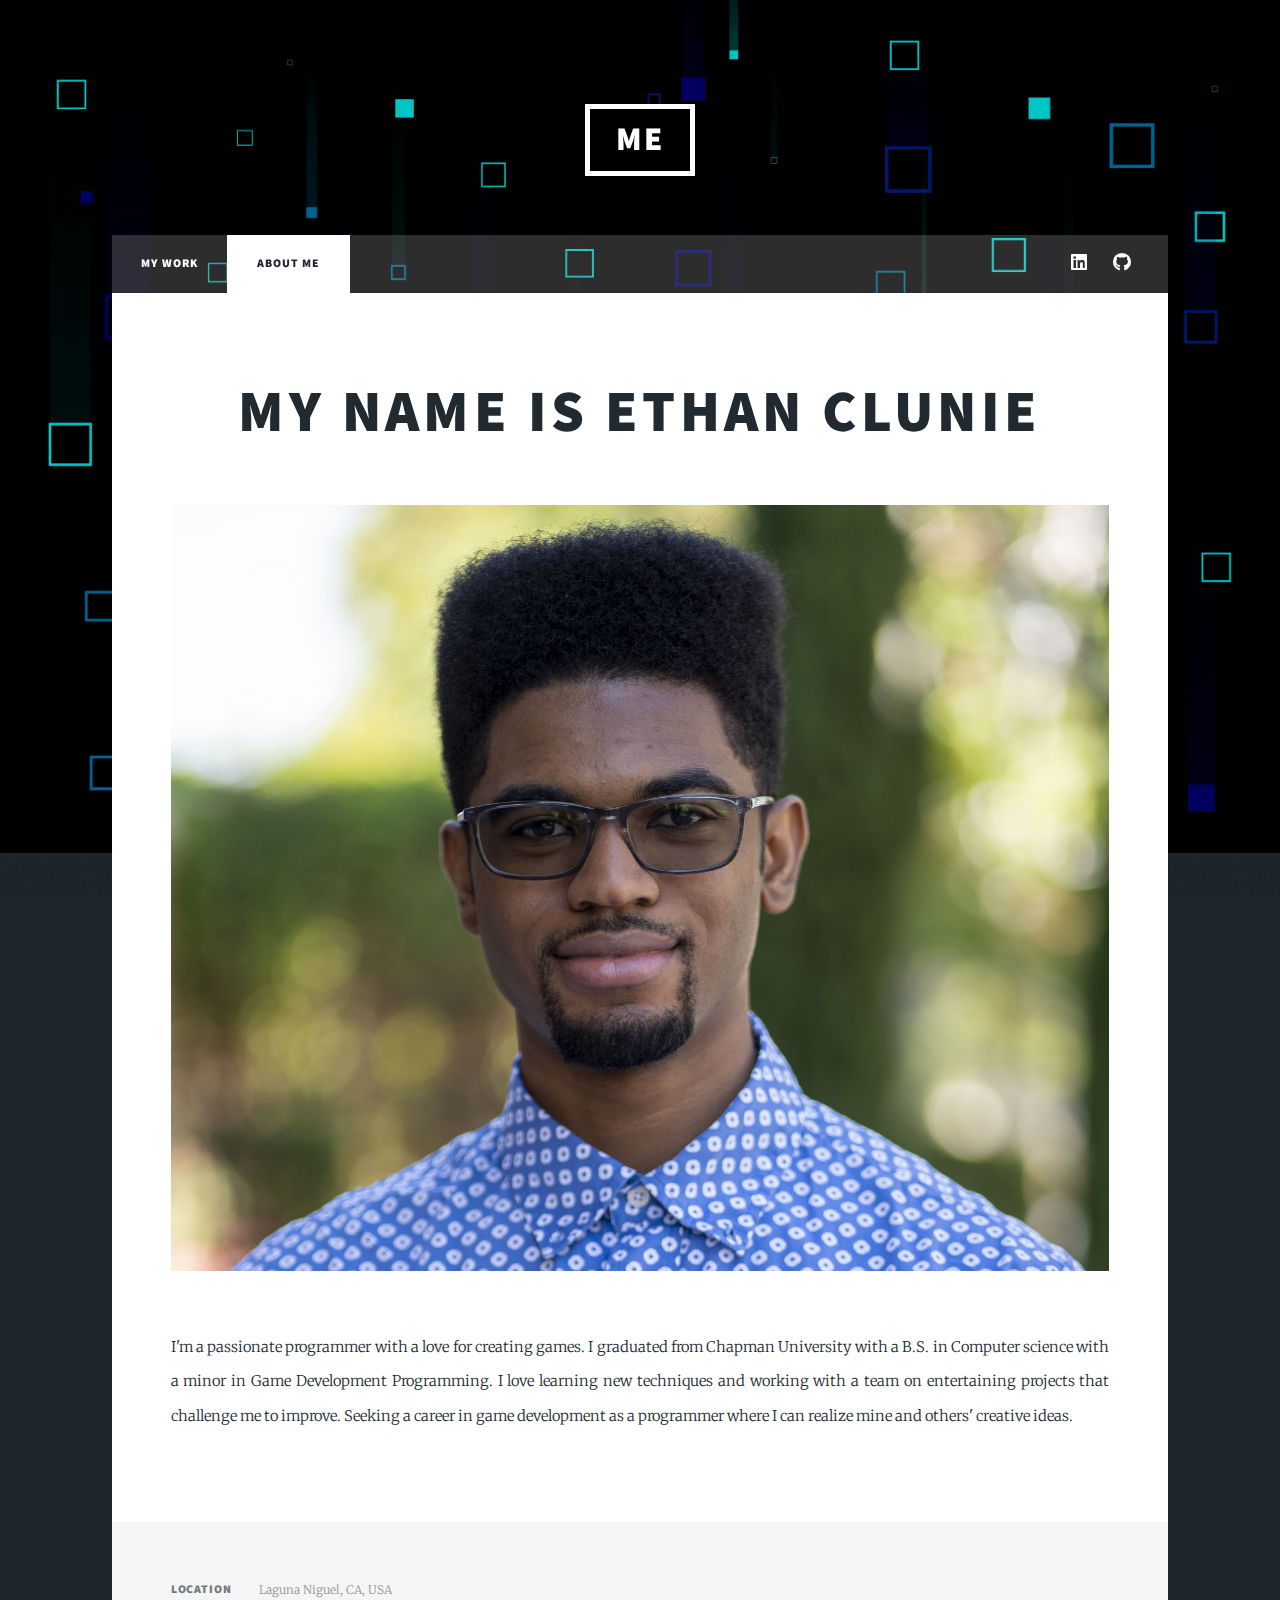
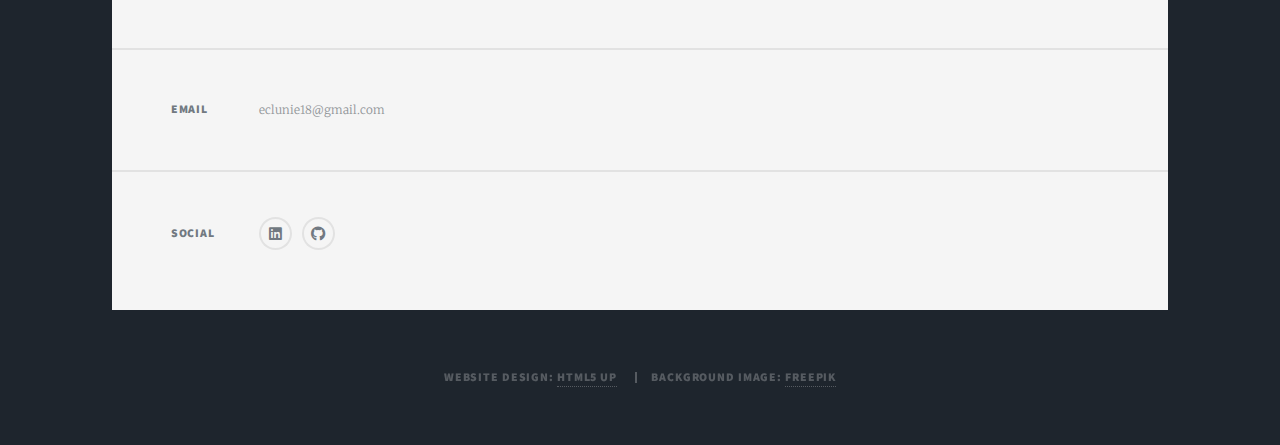
==== commit fa993981: "Removed elements.html and generic.html, changed About paragraph" ====
--- a/about.html
+++ b/about.html
@@ -44,8 +44,8 @@
 								</header>
 								<div class="image main"><img src="images/Ethan_Headshot_Cropped.jpg" alt="" /></div>
 								<p>
-                                    I'm a passionate programmer with a love for creating games. I graduated from Chapman University pursuing a B.S. in Computer science with a minor in Game Development Programming. 
-                                    Love learning new techniques and working with a team on entertaining projects that challenge me to improve. Seeking a career in game development as a programmer where I can realize 
+                                    I'm a passionate programmer with a love for creating games. I graduated from Chapman University with a B.S. in Computer science with a minor in Game Development Programming. 
+                                    I love learning new techniques and working with a team on entertaining projects that challenge me to improve. Seeking a career in game development as a programmer where I can realize 
                                     mine and others' creative ideas.
                                 </p>
 							</section>
